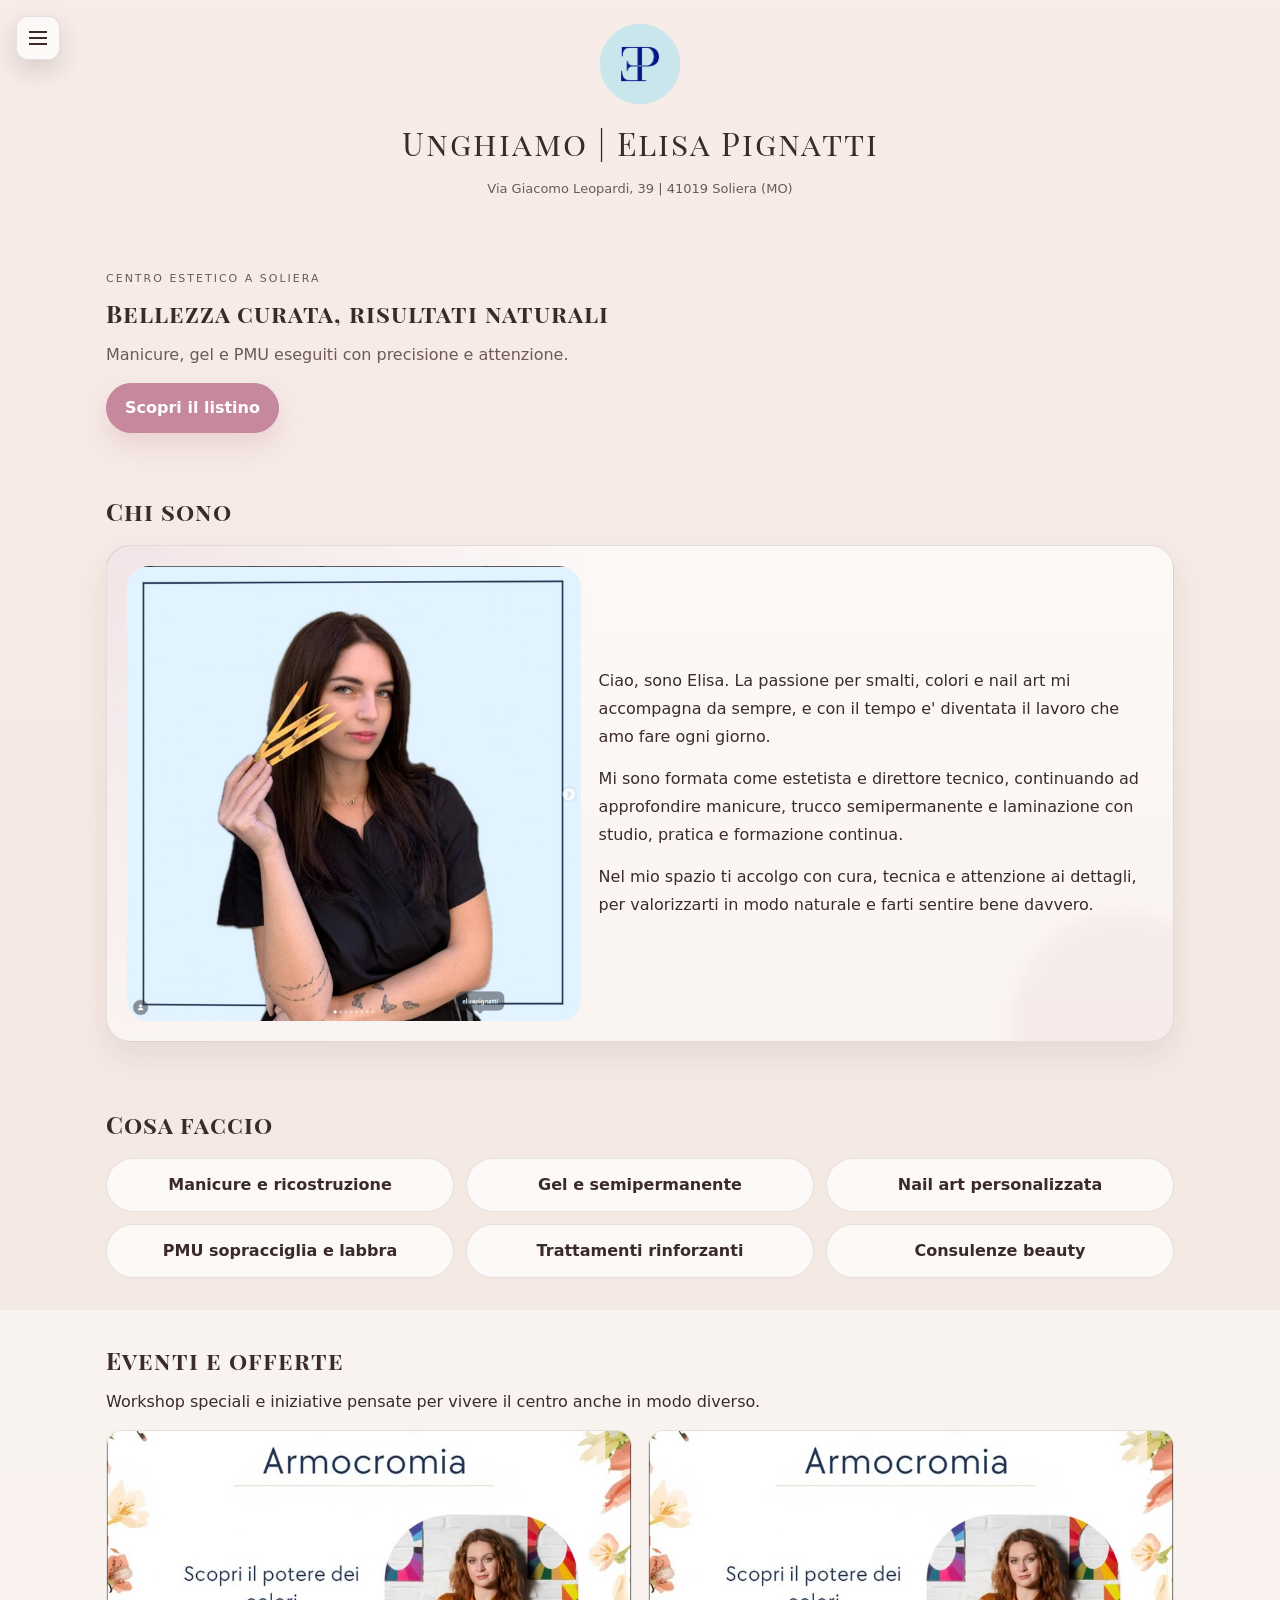
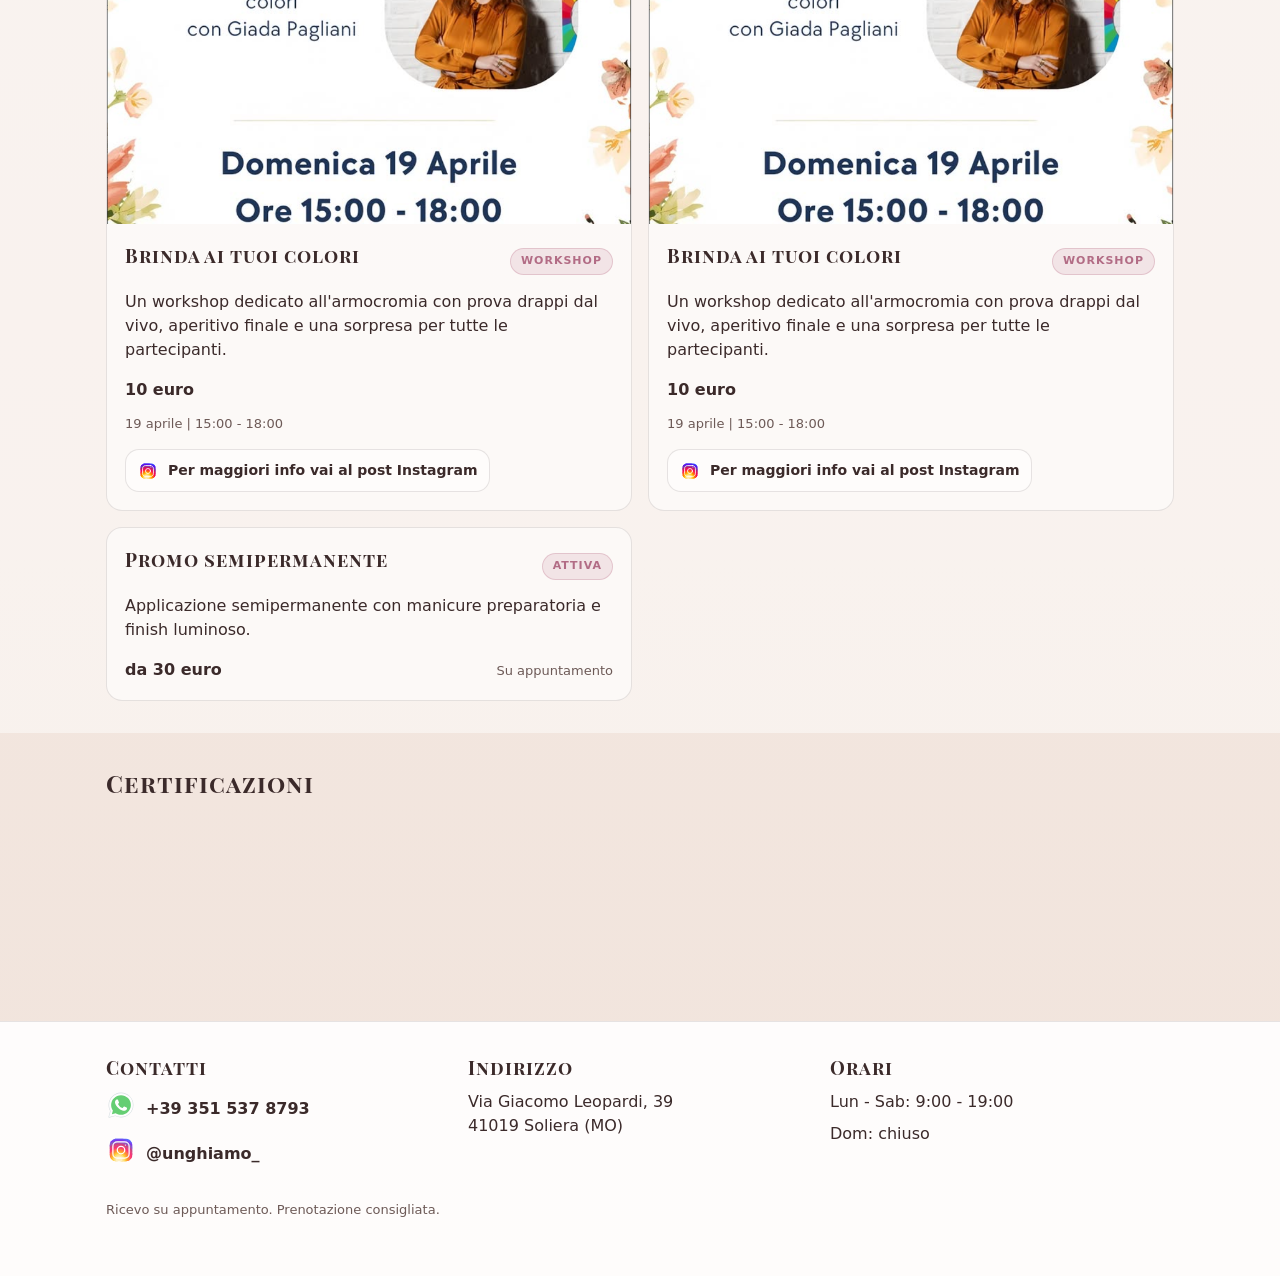
==== home.html @ f1326ff9 "Big Changes" ====
<!DOCTYPE html>
<html lang="it">

<head>
  <meta charset="UTF-8" />
  <meta name="viewport" content="width=device-width, initial-scale=1.0" />

  <title>Unghiamo | Elisa Pignatti</title>

  <link href="https://fonts.googleapis.com/css2?family=Playfair+Display+SC&display=swap" rel="stylesheet">
  <link rel="stylesheet" href="style.css">

  <meta name="theme-color" content="#F1E4DC">
  <meta name="apple-mobile-web-app-status-bar-style" content="black-translucent">

  <!-- Umami Analytics -->
  <script
    defer
    src="https://cloud.umami.is/script.js"
    data-website-id="d5955fa0-bba7-43d1-929b-6f62bb11d097">
  </script>
</head>

<body id="top">
  <div class="menu-overlay" id="menuOverlay"></div>
  <nav class="mobile-menu" id="mobileMenu" aria-hidden="true">
    <div class="menu-header">
      <span>Menu</span>
    </div>
    <div class="menu-group">
      <a href="#top" class="menu-primary" aria-current="page">Home</a>
      <div class="menu-subnav">
        <a href="#chi-sono" class="menu-subitem">Chi sono</a>
        <a href="#servizi" class="menu-subitem">Cosa faccio</a>
        <a href="#eventi" class="menu-subitem">Eventi e offerte</a>
        <a href="#certificazioni" class="menu-subitem">Certificazioni</a>
        <a href="#contatti" class="menu-subitem">Contatti</a>
      </div>
    </div>
    <div class="menu-group">
      <a href="index.html" class="menu-primary">Listino</a>
    </div>
  </nav>

  <header class="header">
    <button class="menu-toggle" id="menuToggle" aria-label="Apri menu" aria-controls="mobileMenu" aria-expanded="false">
      <span></span>
      <span></span>
      <span></span>
    </button>
    <img src="logo.png" alt="Logo Unghiamo" class="logo">
    <h1 class="site-title">Unghiamo | Elisa Pignatti</h1>
    <div class="address">Via Giacomo Leopardi, 39 | 41019 Soliera (MO)</div>
  </header>

  <main>
    <section class="hero">
      <div class="container">
        <p class="eyebrow">Centro estetico a Soliera</p>
        <h2>Bellezza curata, risultati naturali</h2>
        <p class="hero-text">Manicure, gel e PMU eseguiti con precisione e attenzione.</p>
        <div class="hero-actions">
          <a class="btn btn-primary" href="index.html">Scopri il listino</a>
        </div>
      </div>
    </section>

    <section class="section" id="chi-sono">
      <div class="container">
        <div class="section-head">
          <h2>Chi sono</h2>
        </div>
        <div class="about-grid">
          <figure class="section-media">
            <img src="Img_ChiSono.png" alt="Elisa nel suo centro estetico" class="section-photo">
          </figure>
          <div class="about-copy">
            <p>Ciao, sono Elisa. La passione per smalti, colori e nail art mi accompagna da sempre, e con il tempo e' diventata il lavoro che amo fare ogni giorno.</p>
            <p>Mi sono formata come estetista e direttore tecnico, continuando ad approfondire manicure, trucco semipermanente e laminazione con studio, pratica e formazione continua.</p>
            <p>Nel mio spazio ti accolgo con cura, tecnica e attenzione ai dettagli, per valorizzarti in modo naturale e farti sentire bene davvero.</p>
          </div>
        </div>
      </div>
    </section>

    <section class="section" id="servizi">
      <div class="container">
        <div class="section-head">
          <h2>Cosa faccio</h2>
        </div>
        <div class="service-grid">
          <div class="service-item">Manicure e ricostruzione</div>
          <div class="service-item">Gel e semipermanente</div>
          <div class="service-item">Nail art personalizzata</div>
          <div class="service-item">PMU sopracciglia e labbra</div>
          <div class="service-item">Trattamenti rinforzanti</div>
          <div class="service-item">Consulenze beauty</div>
        </div>
      </div>
    </section>

    <section class="section section-alt" id="eventi">
      <div class="container">
        <div class="section-head">
          <h2>Eventi e offerte</h2>
          <p>Workshop speciali e iniziative pensate per vivere il centro anche in modo diverso.</p>
        </div>
        <div class="cards" id="eventsGrid"></div>
      </div>
    </section>

    <section class="section" id="certificazioni">
      <div class="container">
        <div class="section-head">
          <h2>Certificazioni</h2>
        </div>
        <div class="cert-gallery"></div>
      </div>
    </section>
  </main>

  <footer class="site-footer" id="contatti">
    <div class="container">
      <div class="footer-grid">
        <div class="footer-block">
          <h3>Contatti</h3>
          <div class="footer-line">
            <div class="social-row">
              <a href="https://wa.me/393515378793" target="_blank" aria-label="Contatta su WhatsApp" onclick="window.umami && umami.track('Click WhatsApp')">
                <img src="icons/icons8-whatsapp.svg" alt="WhatsApp">
              </a>
            </div>
            <a class="footer-link" href="tel:+393515378793">+39 351 537 8793</a>
          </div>
          <div class="footer-line">
            <div class="social-row">
              <a href="https://www.instagram.com/unghiamo_" target="_blank" aria-label="Instagram" onclick="window.umami && umami.track('Click Instagram')">
                <img src="icons/icons8-instagram.svg" alt="Instagram">
              </a>
            </div>
            <a class="footer-link" href="https://www.instagram.com/unghiamo_" target="_blank" onclick="window.umami && umami.track('Click Instagram')">@unghiamo_</a>
          </div>
        </div>
        <div class="footer-block">
          <h3>Indirizzo</h3>
          <p>Via Giacomo Leopardi, 39<br>41019 Soliera (MO)</p>
        </div>
        <div class="footer-block">
          <h3>Orari</h3>
          <p>Lun - Sab: 9:00 - 19:00</p>
          <p>Dom: chiuso</p>
        </div>
      </div>
      <div class="footer-bottom">
        <p class="footer-note">Ricevo su appuntamento. Prenotazione consigliata.</p>
      </div>
    </div>
  </footer>

  <script src="script.js"></script>
</body>

</html>
---- style.css ----
:root {
  --font-display: 'Playfair Display SC', serif;
  --font-body: 'Inter', system-ui, sans-serif;
  --page-max: 1100px;

  /* Palette 1: Rosa cipria + crema (soft beauty) */
  /*
  --bg-color: linear-gradient(180deg,#F7ECE8 0%, #F1E4DC 100%);
  --footer-color: #F1E4DC;
  --card-bg: rgba(255,255,255,0.55);
  --card-bg-active: rgba(255,255,255,0.75);
  --text-main: #3B2A2A;
  --text-secondary: #6D5A57;
  --filter-bg: rgba(255,255,255,0.7);
  --filter-text: #3B2A2A;
  --filter-bg-active: #F0D7D2;
  --filter-text-active: #3B2A2A;
  --accent: #C6889C;
  --accent-strong: #B26C85;
  --accent-contrast: #FFFFFF;
  --surface: rgba(255,255,255,0.7);
  --surface-strong: rgba(255,255,255,0.9);
  --border-soft: rgba(59,42,42,0.12);
  --shadow: 0 18px 40px rgba(59,42,42,0.2);
  --ring: rgba(198,136,156,0.35);
  */

  /* Palette 2: Beige caldo + oro (luxury) */
  /*
  --bg-color: linear-gradient(180deg,#EFE3D2 0%, #E6D4BA 100%);
  --footer-color: #E6D4BA;
  --card-bg: rgba(255,255,255,0.5);
  --card-bg-active: rgba(255,255,255,0.75);
  --text-main: #3A2F2A;
  --text-secondary: #6B5A50;
  --filter-bg: rgba(255,255,255,0.65);
  --filter-text: #3A2F2A;
  --filter-bg-active: #EACAA0;
  --filter-text-active: #3A2F2A;
  --accent: #C9A646;
  --accent-strong: #B18D2E;
  --accent-contrast: #1F1A15;
  --surface: rgba(255,255,255,0.7);
  --surface-strong: rgba(255,255,255,0.92);
  --border-soft: rgba(58,47,42,0.12);
  --shadow: 0 18px 40px rgba(58,47,42,0.22);
  --ring: rgba(201,166,70,0.35);
  */

  /* Palette 3: Blu notte + accento chiaro (professionale) */
  /*
  --bg-color: linear-gradient(180deg,#0E1A2B 0%, #081321 100%);
  --footer-color: #081321;
  --card-bg: rgba(255,255,255,0.08);
  --card-bg-active: rgba(255,255,255,0.14);
  --text-main: #F2F4F8;
  --text-secondary: #B8C1CC;
  --filter-bg: rgba(255,255,255,0.12);
  --filter-text: #F2F4F8;
  --filter-bg-active: rgba(255,255,255,0.22);
  --filter-text-active: #F2F4F8;
  --accent: #9CC4E4;
  --accent-strong: #7AA8CF;
  --accent-contrast: #0B1726;
  --surface: rgba(255,255,255,0.08);
  --surface-strong: rgba(255,255,255,0.16);
  --border-soft: rgba(242,244,248,0.12);
  --shadow: 0 18px 40px rgba(6,12,22,0.35);
  --ring: rgba(156,196,228,0.35);
  */
  /* Esempio 1: Petrolio attuale */
  /*
  --bg-color: linear-gradient(180deg,#0C5A5E 0%, #073E44 100%);
  --card-bg: rgba(244,239,230,.08);
  --card-bg-active: rgba(244,239,230,.14);
  --text-main: #F4F1EC;
  --text-secondary: #C8C3B7;
  --filter-bg: #E8DFD2;
  --filter-text: #0F3F3C;
  --filter-bg-active: #1E6F6A;
  --filter-text-active: #F4EFE6;
  */

  /* Esempio 2: Navy con beige */
  /*
  --bg-color: linear-gradient(180deg,#1A2A3A 0%, #0F1A24 100%);
  --card-bg: rgba(245,240,220,.08);
  --card-bg-active: rgba(245,240,220,.14);
  --text-main: #F5F0E0;
  --text-secondary: #C8BFA0;
  --filter-bg: #E5D5B8;
  --filter-text: #1A2A3A;
  --filter-bg-active: #2C3E50;
  --filter-text-active: #F5F0E0;
  */

  /* Esempio 3: Ottanio con bianco panna */
  /*
  --bg-color: linear-gradient(180deg,#2C4A3E 0%, #1A2F26 100%);
  --card-bg: rgba(250,245,240,.08);
  --card-bg-active: rgba(250,245,240,.14);
  --text-main: #F9F5F0;
  --text-secondary: #D4C4B0;
  --filter-bg: #E8D5C0;
  --filter-text: #2C4A3E;
  --filter-bg-active: #3D5A4A;
  --filter-text-active: #F9F5F0;
  */

  /* Esempio 4: Blu scuro con crema */
  /*
  --bg-color: linear-gradient(180deg,#1E3A5F 0%, #0F1F3F 100%);
  --card-bg: rgba(248,242,230,.08);
  --card-bg-active: rgba(248,242,230,.14);
  --text-main: #F8F2E0;
  --text-secondary: #D0BFA0;
  --filter-bg: #E6D4B8;
  --filter-text: #1E3A5F;
  --filter-bg-active: #2E4A6F;
  --filter-text-active: #F8F2E0;
  */

  /* Esempio 5: Petrolio chiaro con beige */
  /*
  --bg-color: linear-gradient(180deg,#2E6B5E 0%, #1F4A42 100%);
  --card-bg: rgba(246,240,225,.08);
  --card-bg-active: rgba(246,240,225,.14);
  --text-main: #F6F0E5;
  --text-secondary: #C9BFA5;
  --filter-bg: #E9D8C0;
  --filter-text: #2E6B5E;
  --filter-bg-active: #3F7B6E;
  --filter-text-active: #F6F0E5;
  */

  /* Esempio 6: Navy con bianco caldo */
  /*
  --bg-color: linear-gradient(180deg,#1B2B3C 0%, #0E1A26 100%);
  --card-bg: rgba(249,244,235,.08);
  --card-bg-active: rgba(249,244,235,.14);
  --text-main: #F9F4E5;
  --text-secondary: #D2C5A5;
  --filter-bg: #E7D6B5;
  --filter-text: #1B2B3C;
  --filter-bg-active: #2B3B4C;
  --filter-text-active: #F9F4E5;
 */

  /* Esempio 7: Ottanio scuro con beige chiaro */
  /*
  --bg-color: linear-gradient(180deg,#1F3A2E 0%, #0F241C 100%);
  --card-bg: rgba(247,242,230,.08);
  --card-bg-active: rgba(247,242,230,.14);
  --text-main: #F7F2E0;
  --text-secondary: #CDBFA0;
  --filter-bg: #E5D0B0;
  --filter-text: #1F3A2E;
  --filter-bg-active: #2F4A3E;
  --filter-text-active: #F7F2E0;
   */

  /* Esempio 8: Blu profondo con panna */
  /*
  --bg-color: linear-gradient(180deg,#0F2A4A 0%, #071532 100%);
  --card-bg: rgba(250,248,240,.08);
  --card-bg-active: rgba(250,248,240,.14);
  --text-main: #FAF8F0;
  --text-secondary: #D5CBB0;
  --filter-bg: #E9D8C5;
  --filter-text: #0F2A4A;
  --filter-bg-active: #1F3A5A;
  --filter-text-active: #FAF8F0;
  */

  /* Esempio 9: Petrolio con beige dorato */
  /*
  --bg-color: linear-gradient(180deg,#0A5A50 0%, #063A34 100%);
  --card-bg: rgba(245,238,220,.08);
  --card-bg-active: rgba(245,238,220,.14);
  --text-main: #F5EEE0;
  --text-secondary: #C8B895;
  --filter-bg: #E4C8A0;
  --filter-text: #0A5A50;
  --filter-bg-active: #1A6A60;
  --filter-text-active: #F5EEE0;
  */

  /* Esempio 10: Navy con crema */
   /*
  --bg-color: linear-gradient(180deg,#1C2E3F 0%, #0D1B27 100%);
  --card-bg: rgba(248,245,235,.08);
  --card-bg-active: rgba(248,245,235,.14);
  --text-main: #F8F5E5;
  --text-secondary: #CFBFA5;
  --filter-bg: #E6D3B5;
  --filter-text: #1C2E3F;
  --filter-bg-active: #2C3E4F;
  --filter-text-active: #F8F5E5;
   */

  /* Variabili attuali (petrolio) */
   /*
  --bg-color: linear-gradient(180deg,#0C5A5E 0%, #073E44 100%);
  --card-bg: rgba(244,239,230,.08);
  --card-bg-active: rgba(244, 239, 230, 0.14);
  --text-main: #F4F1EC;
  --text-secondary: #C8C3B7;
  --filter-bg: #E8DFD2;
  --filter-text: #0F3F3C;
  --filter-bg-active: #1E6F6A;
  --filter-text-active: #F4EFE6;
   */

  /* Esempio 11: Blu notte + oro */
  /*
  --bg-color: linear-gradient(180deg,#06074e 0%, #051024 100%);
  --card-bg: rgba(250,245,230,.08);
  --card-bg-active: rgba(250,245,230,.14);
  --text-main: #D4AF37;
  --text-secondary: #B3952B;
  --filter-bg: #f1c69a;
  --filter-text: #0A1A2E;
  --filter-bg-active: #091623;
  --filter-text-active: #D4AF37;
  */

  /* Esempio 12: Oro sfondo, blu notte testo */
  /*
  --bg-color: linear-gradient(180deg,#D4AF37 0%, #B8952B 100%);
  --card-bg: rgba(10,26,46,.08);
  --card-bg-active: rgba(10,26,46,.14);
  --text-main: #0A1A2E;
  --text-secondary: #071623;
  --filter-bg: #FAF0E6;
  --filter-text: #0A1A2E;
  --filter-bg-active: #D4AF37;
  --filter-text-active: #0A1A2E;
 */

  /* Esempio 13: Blu notte + rosa cipria */
  /*
  --bg-color: linear-gradient(180deg,#06082b 0%, #051024 100%);
  --card-bg: rgba(250,245,245,.08);
  --card-bg-active: rgba(250,245,245,.14);
  --text-main: #F2D1C9;
  --text-secondary: #D8B0A8;
  --filter-bg: #F8E8E4;
  --filter-text: #0A1A2E;
  --filter-bg-active: #091623;
  --filter-text-active: #F2D1C9;
  */

  /* Esempio 14: Rosa cipria sfondo, blu notte testo */
  /*
  --bg-color: linear-gradient(180deg,#F2D1C9 0%, #E6C2B8 100%);
  --card-bg: #e7ad9ea5;
  --card-bg-active: #e7ad9ea5;
  --text-main: #0A1A2E;
  --text-secondary: #071623;
  --filter-bg: #F8E8E4;
  --filter-text: #0A1A2E;
  --filter-bg-active: #F2D1C9;
  --filter-text-active: #0A1A2E;
  */

  /* Esempio 15: Blu notte + beige caldo */
  /*
  --bg-color: linear-gradient(180deg,#0A1A2E 0%, #051024 100%);
  --card-bg: rgba(245,240,225,.08);
  --card-bg-active: rgba(245,240,225,.14);
  --text-main: #E4D1B0;
  --text-secondary: #CBB89A;
  --filter-bg: #F5EAE0;
  --filter-text: #0A1A2E;
  --filter-bg-active: #091623;
  --filter-text-active: #E4D1B0;
  */

  /* Esempio 16: Beige caldo sfondo, blu notte testo */
  /*
  --bg-color: linear-gradient(180deg,#E4D1B0 0%, #DAC8A3 100%);
  --card-bg: rgba(10,26,46,.08);
  --card-bg-active: rgba(10,26,46,.14);
  --text-main: #0A1A2E;
  --text-secondary: #071623;
  --filter-bg: #F5EAE0;
  --filter-text: #0A1A2E;
  --filter-bg-active: #E4D1B0;
  --filter-text-active: #0A1A2E;
  */


  /* Esempio 17: Blu notte + legno */
  /*
  --bg-color: linear-gradient(180deg,#0b0a2e 0%, #051024 100%);
  --card-bg: rgba(235,220,200,.08);
  --card-bg-active: rgba(235,220,200,.14);
  --text-main: #8B6D5C;
  --text-secondary: #7A5B4A;
  --filter-bg: #F0E4DA;
  --filter-text: #0A1A2E;
  --filter-bg-active: #091623;
  --filter-text-active: #8B6D5C;
  */
  
  /* Esempio 18: Legno sfondo, blu notte testo */
  /*
  --bg-color: linear-gradient(180deg,#8B6D5C 0%, #7A5B4A 100%);
  --card-bg: rgba(10,26,46,.08);
  --card-bg-active: rgba(10,26,46,.14);
  --text-main: #0A1A2E;
  --text-secondary: #071623;
  --filter-bg: #F0E4DA;
  --filter-text: #0A1A2E;
  --filter-bg-active: #8B6D5C;
  --filter-text-active: #0A1A2E;
*/

  /* image shadow / outline */
  --image-shadow: 0 0 12px rgba(0,0,0,0.3);
  --radius: 16px;
  --transition: 0.25s ease;

  /* alternate colour sets – uncomment one at a time to test */
  /*
  --bg-color: linear-gradient(180deg,#203A4C 0%, #122933 100%);
  --card-bg: rgba(232,229,221,.08);
  --card-bg-active: rgba(232,229,221,.14);
  --text-main: #E8E6E1;
  --text-secondary: #BBB3A0;
  --filter-bg: #DDD6C3;
  --filter-text: #203A4C;
  --filter-bg-active: #1A2C33;
  --filter-text-active: #E8E6E1;
*/

/*
  --bg-color: linear-gradient(180deg,#dac9b3 0%, #c2ae9e 100%);
  --card-bg: rgba(250,245,240,.08);
  --card-bg-active: rgba(250,245,240,.14);
  --text-main: #172052;
  --text-secondary: #172052;
  --filter-bg: #c4b096;
  --filter-text: #172052;
  --filter-bg-active: #d3bb9c;
  --filter-text-active: #3A3832;
*/

/*
  --bg-color: linear-gradient(180deg,#0C5A5E 0%, #063338 100%);
  --card-bg: rgba(244,239,230,.08);
  --card-bg-active: rgba(244, 239, 230, 0.14);
  --text-main: #F4F1EC;
  --text-secondary: #C8C3B7;
  --filter-bg: #E8DFD2;
  --filter-text: #0F3F3C;
  --filter-bg-active: #1E6F6A;
  --filter-text-active: #F4EFE6;
*/

  --bg-color: linear-gradient(180deg,#F7ECE8 0%, #F1E4DC 100%);
  --footer-color: #F1E4DC;
  --card-bg: rgba(255,255,255,0.55);
  --card-bg-active: rgba(255,255,255,0.75);
  --text-main: #3B2A2A;
  --text-secondary: #6D5A57;
  --filter-bg: rgba(255,255,255,0.7);
  --filter-text: #3B2A2A;
  --filter-bg-active: #F0D7D2;
  --filter-text-active: #3B2A2A;
  --accent: #C6889C;
  --accent-strong: #B26C85;
  --accent-contrast: #FFFFFF;
  --surface: rgba(255,255,255,0.7);
  --surface-strong: rgba(255,255,255,0.9);
  --border-soft: rgba(59,42,42,0.12);
  --shadow: 0 18px 40px rgba(59,42,42,0.2);
  --ring: rgba(198,136,156,0.35);

}

* { box-sizing: border-box; }

html {
  background-color: var(--footer-color);
  scroll-behavior: smooth;
}

body {
  margin: 0;
  font-family: var(--font-body);
  min-height: 100svh;
  line-height: 1.5;
  background-color: var(--footer-color);
  background-image: var(--bg-color);
  color: var(--text-main);
  overscroll-behavior: none;
}

/* HEADER */
.header {
  padding: 24px 16px;
  text-align: center;
  position: relative;
}
.logo {
  max-width: 80px;
  margin-bottom: 4px;
}
.site-title {
  margin-top: 4px;
  font-family: 'Playfair Display SC', serif;
  letter-spacing: 2px;
  font-weight: 500;
}
.address {
  font-size: 13px;
  color: var(--text-secondary);
}

/* FILTRI */
.filters {
  display: flex;
  gap: 12px;
  padding: 12px 16px;
  overflow-x: auto;
}
.filter-btn {
  min-width: auto;
  padding: 12px 16px;
  height: auto;
  font-weight: 500;
  font-size: 15px;
  border-radius: var(--radius);
  border: none;
  background: var(--filter-bg);
  color: var(--filter-text);
  display: flex;
  align-items: center;        /* centro verticale */
  justify-content: center;    /* centro orizzontale */
  white-space: nowrap;        /* 🔥 niente a capo */
  cursor: pointer;
  transition: transform var(--transition), box-shadow var(--transition);
}
.filter-btn.active {
  transform: translateY(-2px);
  font-weight: 700;
  font-size: 16px;
  background: var(--filter-bg-active);
  color: var(--filter-text-active);
  box-shadow: 0 0px 15px rgba(0,0,0,0.25);
}

/* CONTENUTO */
.treatments {
  padding: 16px;
}

/* CARD */
.category {
  background: var(--card-bg);
  border-radius: var(--radius);
  margin-bottom: 12px;
  overflow: hidden;
}
.category.open {
  background: var(--card-bg-active);
}

/* HEADER CARD */
.category-header {
  width: 100%;
  padding: 16px;
  background: none;
  border: none;
  color: var(--text-main);
  display: flex;
  align-items: center;
  font-size: 18px;
  cursor: pointer;
}
.category-header .left {
  display: flex;
  align-items: center;
  gap: 8px;
}
.section-price {
  font-size: 14px;
  opacity: 0.7;
}

.toggle {
  margin-left: auto;
  font-size: 22px;
  transform: rotate(90deg);
  transition: transform var(--transition);
  opacity: 0.7;
}
.category.open .toggle {
  transform: rotate(-90deg);
}

/* ACCORDION */
.category-content {
  display: none;
  padding: 0 16px 8px;
  opacity: 0;
  transform: translateY(-6px);
}
.category.open .category-content {
  display: block;
  animation: accordionOpen 0.25s ease forwards;
}
@keyframes accordionOpen {
  to {
    opacity: 1;
    transform: translateY(0);
  }
}

/* TRATTAMENTI */
.treatment {
  margin-top: 6px;
  cursor: pointer;
}
.treatment-header {
  display: flex;
  justify-content: space-between;
  align-items: center;
}

.treatment-right {
  display: flex;
  align-items: center;
  gap: 8px;
}

.open-icon {
  font-size: 18px;
  opacity: 0.4;
  transition: transform 0.2s ease, opacity 0.2s ease;
}

.info-icon {
  width: 12px;
  height: 12px;
  border: 1.5px solid currentColor;
  border-radius: 50%;
  font-size: 8px;
  font-weight: 600;
  display: inline-flex;
  align-items: center;
  justify-content: center;
  opacity: 0.45;
  transition: opacity 0.2s ease, transform 0.2s ease;
}

.treatment:hover .open-icon {
  transform: scale(1.1);
  opacity: 0.8;
}

.treatment-name {
  font-weight: 400;
  display: inline-flex;
  align-items: center;
  gap: 6px;
}
.duration {
  font-size: 13px;
  color: var(--text-secondary);
}

/* NOTE */
.section-note {
  margin-top: 14px;
  font-size: 13px;
  color: var(--text-secondary);
  opacity: 0.85;
  line-height: 1.4;
}

/* FOOTER */
.footer {
  padding: 24px 16px;
  text-align: center;
  font-size: 20px;
  color: var(--text-secondary);
}

/* MODAL */
.modal {
  position: fixed;
  inset: 0;
  background: rgba(0,0,0,0.6);
  display: none;
  align-items: center;
  justify-content: center;
  z-index: 1200;
}
.modal.open {
  display: flex;
}

/* QUI È LA DIFFERENZA */
.modal-content {
  /* same background as main page for consistency */
  background: var(--bg-color);
  color: var(--text-main);
  width: 100%;
  height: 100%;
  padding: 20px;
  overflow-y: auto;
  animation: modalUp 0.25s ease;
}
@keyframes modalUp {
  from { transform: translateY(30px); opacity: 0; }
  to { transform: translateY(0); opacity: 1; }
}

.modal-close {
  background: none;
  border: none;
  color: var(--text-main);
  font-size: 28px;
  position: absolute;
  top: 16px;
  right: 16px;
  cursor: pointer;
}

/* keep the treatment image from growing too large */
.modal-image {
  width: 100%;
  max-width: 200px;
  display: block;
  margin: 40px auto 20px;
}

.modal-meta {
  text-align: center;
  font-size: 14px;
  opacity: 0.8;
  margin-bottom: 16px;
}

#modalTitle {
  text-align: center;
  margin-bottom: 8px;
}

.whatsapp-float {
  position: static;
  width: auto;
  height: auto;
  background: none;
  box-shadow: none;
}

.whatsapp-float img {
  width: 42px;
  opacity: 0.75;
  transition: opacity 0.2s ease, transform 0.2s ease;
}

.whatsapp-float:hover img {
  opacity: 1;
  transform: scale(1.05);
}

.site-footer {
  margin: 0px 0 40px;
  display: flex;
  justify-content: center;
  gap: 20px;
}

.site-footer img {
  width: 42px;
  opacity: 0.7;
  transition: opacity 0.2s ease;
}

.site-footer img:hover {
  opacity: 1;
  transform: scale(1.1);
}

.instagram-link img {
  width: 42px;
  opacity: 0.75;
  transition: opacity 0.2s ease, transform 0.2s ease;
}

.instagram-link:hover img {
  opacity: 1;
  transform: scale(1.05);
}

/* ---------------- GLOBAL LAYOUT & TYPOGRAPHY ---------------- */
a {
  color: inherit;
  text-decoration: none;
}

a:focus-visible,
button:focus-visible {
  outline: 2px solid var(--ring);
  outline-offset: 2px;
}

h1,
h2,
h3 {
  font-family: var(--font-display);
  margin: 0 0 12px;
  letter-spacing: 1px;
}

p {
  margin: 0 0 16px;
}

.container {
  width: min(var(--page-max), 100%);
  margin: 0 auto;
  padding: 0 16px;
}

/* ---------------- HEADER & MENU ---------------- */

.menu-toggle {
  width: 44px;
  height: 44px;
  border-radius: 12px;
  border: 1px solid var(--border-soft);
  background: var(--surface);
  display: flex;
  flex-direction: column;
  align-items: center;
  justify-content: center;
  gap: 4px;
  cursor: pointer;
  transition: transform var(--transition), box-shadow var(--transition);
}

.header .menu-toggle {
  position: fixed;
  top: 16px;
  left: 16px;
  z-index: 1110;
  box-shadow: 0 10px 24px rgba(59,42,42,0.16);
  backdrop-filter: blur(10px);
}

.menu-toggle span {
  width: 18px;
  height: 2px;
  background: var(--text-main);
  transition: transform 0.2s ease, opacity 0.2s ease;
}

.menu-toggle.is-open span:nth-child(1) {
  transform: translateY(6px) rotate(45deg);
}

.menu-toggle.is-open span:nth-child(2) {
  opacity: 0;
}

.menu-toggle.is-open span:nth-child(3) {
  transform: translateY(-6px) rotate(-45deg);
}

.menu-toggle:hover {
  transform: translateY(-1px);
  box-shadow: 0 10px 20px rgba(0,0,0,0.12);
}

.menu-overlay {
  position: fixed;
  inset: 0;
  background: rgba(0,0,0,0.35);
  opacity: 0;
  pointer-events: none;
  transition: opacity var(--transition);
  z-index: 1090;
}

.menu-overlay.open {
  opacity: 1;
  pointer-events: auto;
}

.mobile-menu {
  position: fixed;
  top: 0;
  left: 0;
  height: 100vh;
  width: 78vw;
  max-width: 320px;
  padding-top: 68px;
  background: var(--surface-strong);
  border-right: 1px solid var(--border-soft);
  transform: translateX(-100%);
  transition: transform 0.3s ease;
  z-index: 1100;
  box-shadow: none;
}

.mobile-menu.open {
  transform: translateX(0);
  box-shadow: var(--shadow);
}

.menu-header {
  display: flex;
  align-items: center;
  justify-content: center;
  padding: 16px 20px 12px;
  border-bottom: 1px solid var(--border-soft);
  font-weight: 600;
  text-align: center;
}

.menu-header span {
  font-size: 12px;
  letter-spacing: 2px;
  text-transform: uppercase;
  color: var(--text-secondary);
}

.menu-close {
  background: none;
  border: none;
  font-size: 24px;
  cursor: pointer;
  color: var(--text-main);
}

.mobile-menu a {
  display: block;
  color: var(--text-main);
}

.mobile-menu a[aria-current="page"] {
  background: var(--filter-bg-active);
}

.menu-group + .menu-group {
  border-top: 1px solid var(--border-soft);
}

.menu-primary {
  padding: 16px 20px 12px;
  font-size: 17px;
  font-weight: 700;
}

.menu-subnav {
  padding: 0 0 10px;
}

.menu-subitem {
  padding: 10px 20px 10px 34px;
  font-size: 14px;
  color: var(--text-secondary);
}

body.menu-open {
  overflow: hidden;
}

/* ---------------- HERO / PAGE INTRO ---------------- */
.hero {
  position: relative;
  padding: 32px 0 20px;
}

.page-hero {
  padding: 10px 0 6px;
}

.page-hero h2 {
  margin-bottom: 0;
}

.page-hero-list {
  text-align: left;
}

.page-hero-list .container {
  width: 100%;
  max-width: none;
}

.hero-text {
  font-size: 16px;
  color: var(--text-secondary);
}

.hero-actions {
  display: flex;
  flex-wrap: wrap;
  gap: 12px;
  margin-top: 16px;
}

.eyebrow {
  text-transform: uppercase;
  letter-spacing: 2px;
  font-size: 11px;
  color: var(--text-secondary);
  margin-bottom: 8px;
}

.page-lead {
  color: var(--text-secondary);
  max-width: 620px;
}

/* ---------------- SEZIONI ---------------- */
.section {
  padding: 32px 0;
}

.section-alt {
  background: rgba(255,255,255,0.45);
}

.section-head {
  margin-bottom: 16px;
}

.about-grid {
  display: grid;
  gap: 18px;
  padding: 20px;
  position: relative;
  overflow: hidden;
  border: 1px solid var(--border-soft);
  border-radius: calc(var(--radius) + 8px);
  background:
    radial-gradient(circle at top left, rgba(198,136,156,0.18), transparent 42%),
    linear-gradient(180deg, rgba(255,255,255,0.7) 0%, rgba(255,255,255,0.5) 100%);
  box-shadow: 0 14px 30px rgba(59,42,42,0.08);
}

.about-grid::after {
  content: "";
  position: absolute;
  right: -60px;
  bottom: -90px;
  width: 220px;
  height: 220px;
  border-radius: 50%;
  background: rgba(198,136,156,0.08);
  filter: blur(8px);
}

.about-grid > * {
  position: relative;
  z-index: 1;
}

.section-media {
  margin: 0;
}

.section-photo {
  width: 100%;
  display: block;
  min-height: 320px;
  object-fit: cover;
  box-shadow: none;
  border-radius: calc(var(--radius) + 6px);
}

.about-copy {
  align-self: center;
}

.about-copy p {
  margin-bottom: 14px;
  font-size: 16px;
  line-height: 1.75;
}

.about-copy p:last-child {
  margin-bottom: 0;
}

.service-grid {
  display: grid;
  gap: 12px;
  grid-template-columns: repeat(2, minmax(0, 1fr));
}

.service-item {
  padding: 14px 16px;
  background: var(--surface);
  border-radius: 999px;
  border: 1px solid var(--border-soft);
  font-weight: 600;
  text-align: center;
}

.cards {
  display: grid;
  gap: 16px;
  align-items: start;
}

.events-empty {
  margin: 0;
  color: var(--text-secondary);
}

.offer-card {
  background: var(--card-bg);
  border-radius: var(--radius);
  padding: 18px;
  border: 1px solid var(--border-soft);
  transition: transform var(--transition), box-shadow var(--transition), background var(--transition);
}

.offer-card:hover {
  transform: translateY(-2px);
  background: var(--card-bg-active);
  box-shadow: var(--shadow);
}

.offer-card-feature {
  padding: 0;
  overflow: hidden;
}

.offer-card-event,
.offer-card-promo {
  height: auto;
}

.offer-image {
  width: 100%;
  display: block;
  aspect-ratio: 4 / 3;
  object-fit: cover;
}

.offer-body {
  padding: 18px;
}

.offer-top {
  display: flex;
  align-items: center;
  justify-content: space-between;
  gap: 12px;
  margin-bottom: 8px;
}

.badge {
  font-size: 11px;
  padding: 4px 10px;
  border-radius: 999px;
  font-weight: 700;
  text-transform: uppercase;
  letter-spacing: 1px;
}

.badge-active {
  background: rgba(198,136,156,0.18);
  color: var(--accent-strong);
  border: 1px solid rgba(198,136,156,0.35);
}

.badge-expired {
  background: rgba(109,90,87,0.12);
  color: var(--text-secondary);
  border: 1px solid rgba(109,90,87,0.25);
}

.offer-meta {
  display: flex;
  align-items: center;
  justify-content: space-between;
  gap: 12px;
}

.price-tag {
  font-weight: 700;
  color: var(--text-main);
}

.offer-note {
  font-size: 13px;
  color: var(--text-secondary);
}

.offer-meta-stack {
  align-items: flex-start;
  flex-direction: column;
}

.insta-post {
  display: inline-flex;
  align-items: center;
  gap: 10px;
  margin-top: 16px;
  padding: 10px 12px;
  border-radius: calc(var(--radius) - 2px);
  border: 1px solid var(--border-soft);
  background: rgba(255,255,255,0.5);
  transition: transform var(--transition), box-shadow var(--transition), background var(--transition);
}

.insta-post:hover {
  transform: translateY(-1px);
  box-shadow: 0 12px 24px rgba(59,42,42,0.12);
  background: rgba(255,255,255,0.72);
}

.insta-post img {
  width: 20px;
  height: 20px;
}

.insta-post span {
  font-weight: 700;
  font-size: 14px;
}

.cert-grid {
  display: grid;
  gap: 12px;
  grid-template-columns: repeat(2, minmax(0, 1fr));
}

.cert-card {
  background: var(--surface);
  border: 1px solid var(--border-soft);
  border-radius: var(--radius);
  padding: 14px 16px;
  font-weight: 600;
}

.cert-gallery {
  min-height: 140px;
}


/* ---------------- BOTTONI ---------------- */
.btn {
  display: inline-flex;
  align-items: center;
  justify-content: center;
  padding: 12px 18px;
  border-radius: 999px;
  border: 1px solid transparent;
  font-weight: 600;
  cursor: pointer;
  transition: transform var(--transition), box-shadow var(--transition), background var(--transition);
}

.btn-primary {
  background: var(--accent);
  color: var(--accent-contrast);
  border-color: var(--accent);
  box-shadow: 0 12px 24px rgba(198,136,156,0.25);
}

.btn-primary:hover {
  background: var(--accent-strong);
  transform: translateY(-1px);
}

.btn-outline {
  background: transparent;
  border-color: var(--accent);
  color: var(--accent-strong);
}

.btn-outline:hover {
  background: rgba(198,136,156,0.12);
  transform: translateY(-1px);
}

.btn-ghost {
  background: var(--surface);
  border-color: var(--border-soft);
  color: var(--text-main);
}

.btn-ghost:hover {
  background: var(--surface-strong);
  transform: translateY(-1px);
}

/* ---------------- LISTINO MIGLIORIE ---------------- */
.treatments {
  padding: 12px 16px 24px;
}

.filter-btn:hover {
  transform: translateY(-1px);
  box-shadow: 0 10px 20px rgba(0,0,0,0.12);
}

.category {
  transition: transform var(--transition), box-shadow var(--transition), background var(--transition);
  border: 1px solid var(--border-soft);
}

.category:hover {
  transform: translateY(-1px);
  box-shadow: 0 12px 24px rgba(0,0,0,0.12);
}

.treatment {
  padding: 6px 0;
  transition: transform var(--transition);
}

.treatment:hover {
  transform: translateX(4px);
}

.modal-image {
  border-radius: 0;
  box-shadow: none;
}

/* ---------------- FOOTER ---------------- */
.site-footer {
  margin: 32px 0 0;
  padding: 32px 0 40px;
  background: var(--surface-strong);
  border-top: 1px solid var(--border-soft);
}

.footer-grid {
  display: grid;
  gap: 18px;
}

.footer-block h3 {
  margin-bottom: 8px;
}

.footer-block p {
  margin: 0 0 8px;
}

.footer-link {
  display: block;
  margin-bottom: 0;
  color: var(--text-main);
  font-weight: 600;
}

.footer-line {
  display: flex;
  align-items: center;
  gap: 10px;
  margin-bottom: 8px;
}

.footer-line .social-row img {
  width: 30px;
}

.footer-bottom {
  margin-top: 20px;
  display: grid;
  gap: 16px;
  justify-items: start;
}

.footer-actions {
  display: flex;
  flex-wrap: wrap;
  gap: 12px;
}

.social-row {
  display: flex;
  gap: 12px;
}

.social-row img {
  width: 36px;
  opacity: 0.8;
  transition: transform var(--transition), opacity var(--transition);
}

.social-row a:hover img {
  opacity: 1;
  transform: scale(1.05);
}

.footer-note {
  font-size: 13px;
  color: var(--text-secondary);
}

/* ---------------- RESPONSIVE ---------------- */
@media (min-width: 768px) {
  .about-grid {
    grid-template-columns: minmax(0, 0.9fr) minmax(0, 1.1fr);
    align-items: center;
  }

  .cards {
    grid-template-columns: repeat(2, minmax(0, 1fr));
  }

  .cert-grid {
    grid-template-columns: repeat(3, minmax(0, 1fr));
  }

  .service-grid {
    grid-template-columns: repeat(3, minmax(0, 1fr));
  }

  .footer-grid {
    grid-template-columns: repeat(3, minmax(0, 1fr));
  }

  .hero {
    padding: 48px 0 28px;
  }

  .page-hero {
    padding: 18px 0 10px;
  }

  .page-hero-list .container {
    padding: 0 32px;
  }
}

@media (min-width: 1024px) {
  .cards {
    grid-template-columns: repeat(2, minmax(0, 1fr));
  }

  .treatments {
    padding: 12px 32px 32px;
  }
}
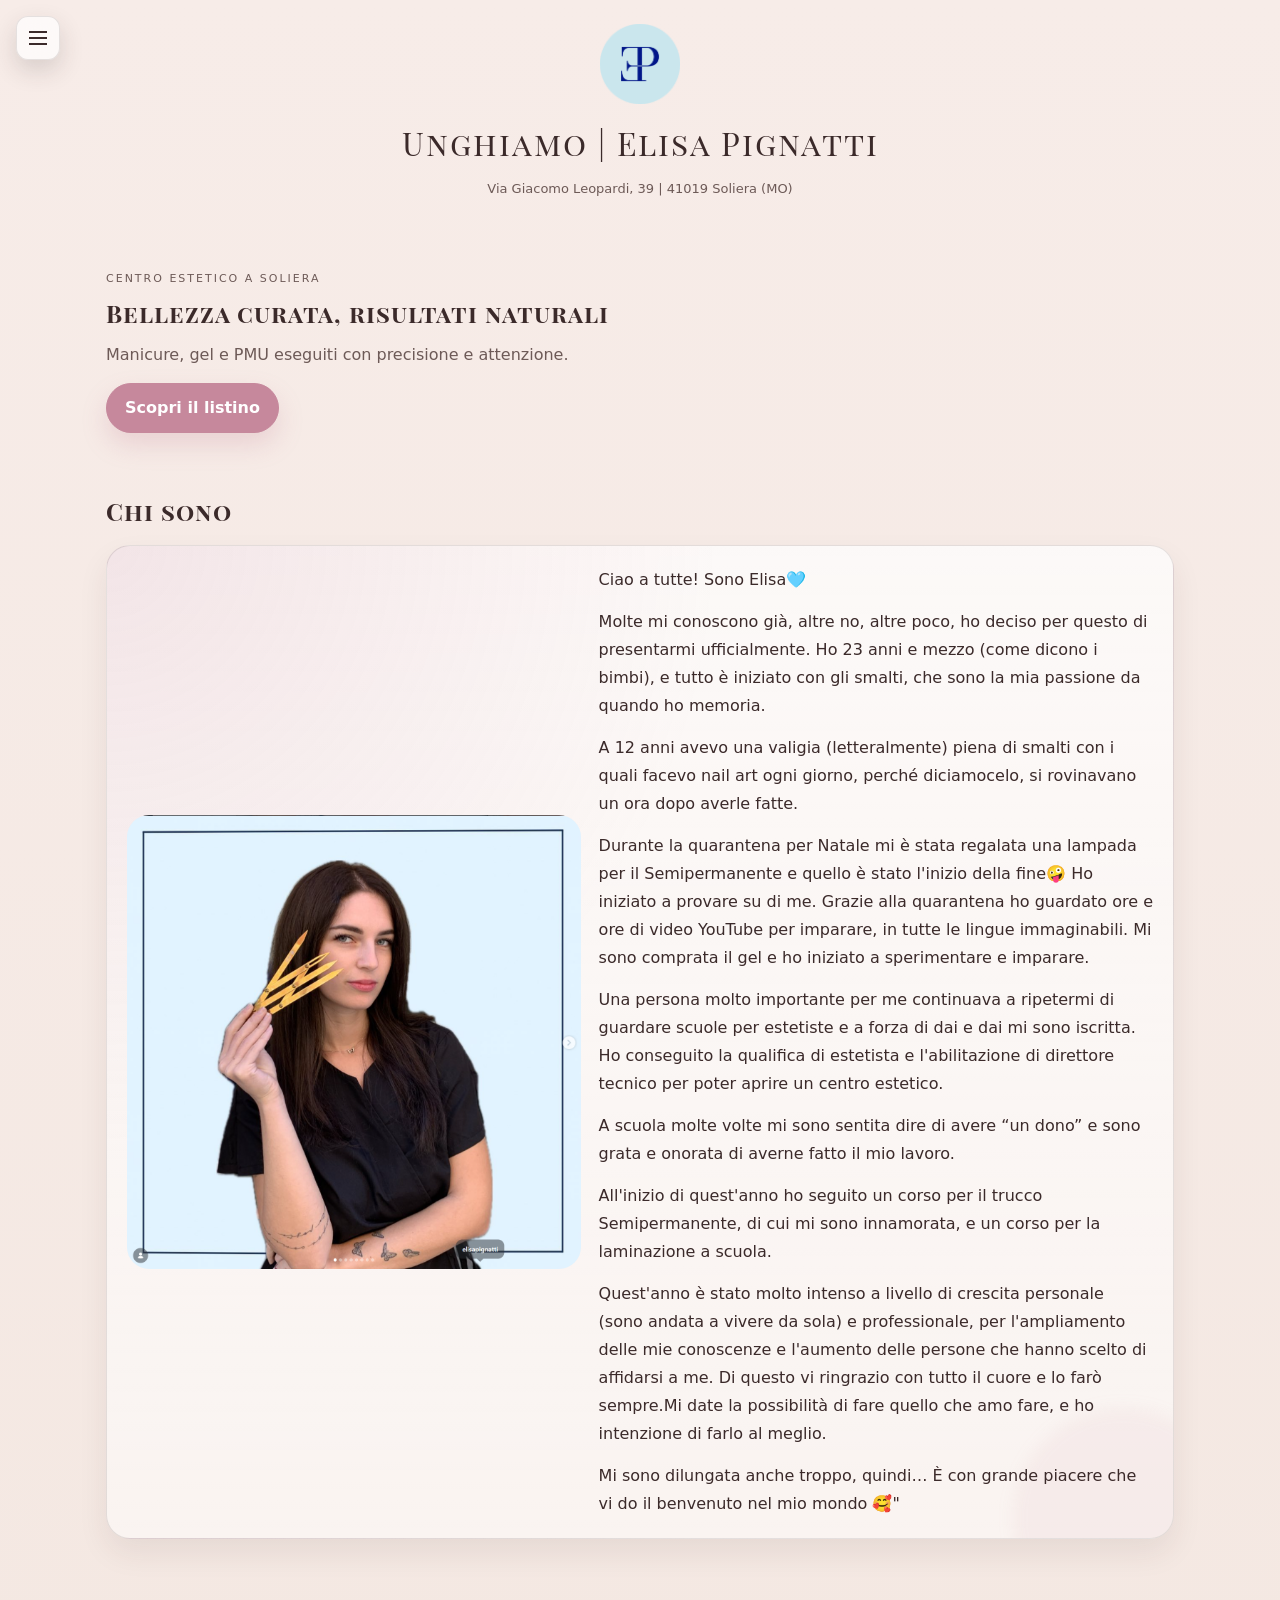
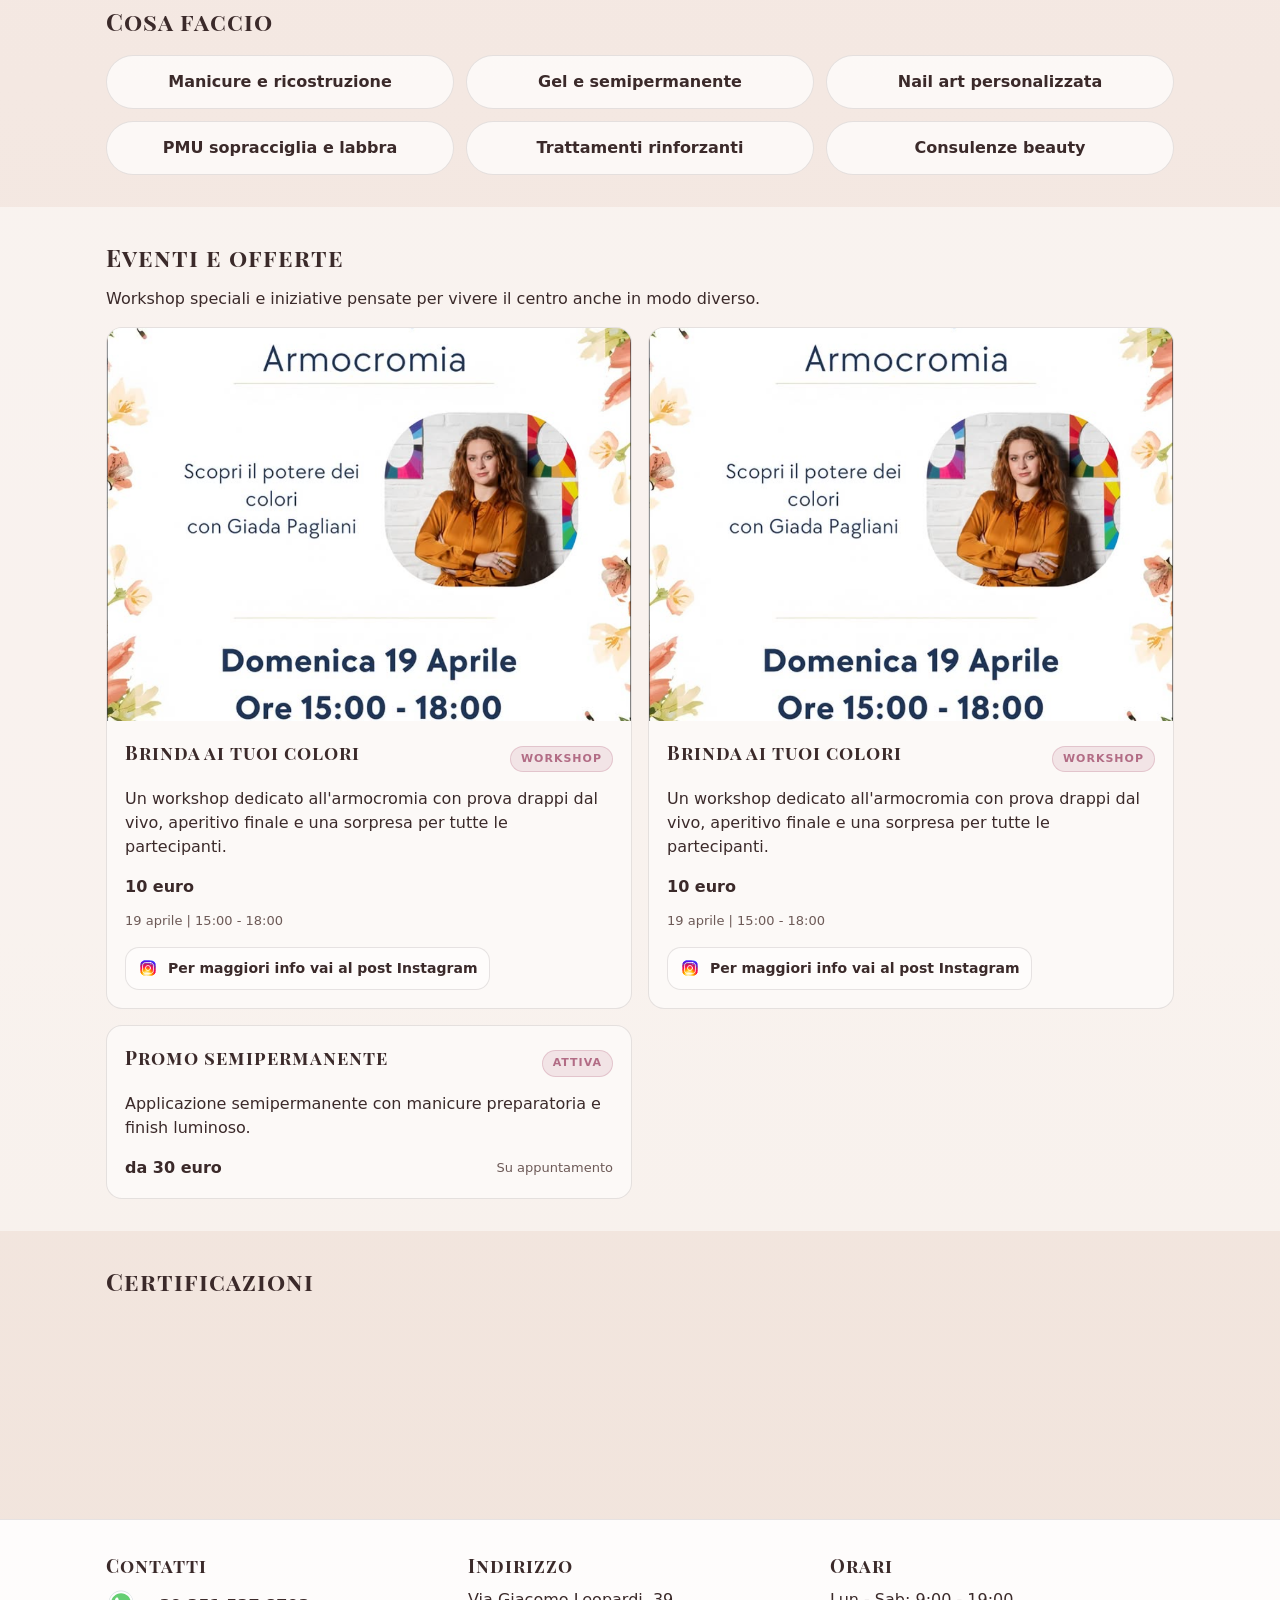
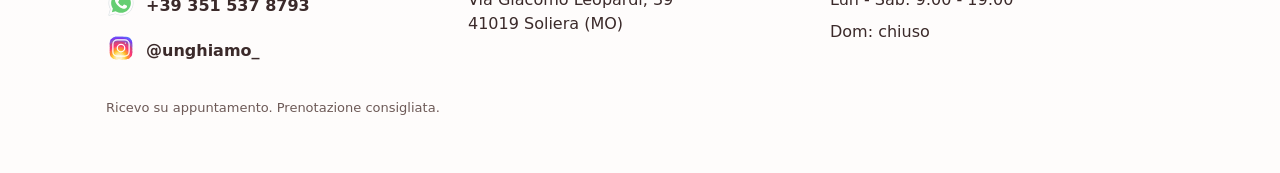
==== commit 6c6e9d68: "small Changes" ====
--- a/home.html
+++ b/home.html
@@ -75,9 +75,20 @@
             <img src="Img_ChiSono.png" alt="Elisa nel suo centro estetico" class="section-photo">
           </figure>
           <div class="about-copy">
-            <p>Ciao, sono Elisa. La passione per smalti, colori e nail art mi accompagna da sempre, e con il tempo e' diventata il lavoro che amo fare ogni giorno.</p>
-            <p>Mi sono formata come estetista e direttore tecnico, continuando ad approfondire manicure, trucco semipermanente e laminazione con studio, pratica e formazione continua.</p>
-            <p>Nel mio spazio ti accolgo con cura, tecnica e attenzione ai dettagli, per valorizzarti in modo naturale e farti sentire bene davvero.</p>
+            <p>Ciao a tutte! Sono Elisa🩵</p>
+            <p>Molte mi conoscono già, altre no, altre poco, ho deciso per questo di presentarmi ufficialmente.
+              Ho 23 anni e mezzo (come dicono i bimbi), e tutto è iniziato con gli smalti, che sono la mia passione da quando ho memoria.</p>
+            <p>A 12 anni avevo una valigia (letteralmente) piena di smalti con i quali facevo nail art ogni giorno, perché diciamocelo, si rovinavano un ora dopo averle fatte.</p>
+            <p>Durante la quarantena per Natale mi è stata regalata una lampada per il Semipermanente e quello è stato l'inizio della fine🤪
+              Ho iniziato a provare su di me. Grazie alla quarantena ho guardato ore e ore di video YouTube per imparare, in tutte le lingue immaginabili. Mi sono comprata il gel e ho iniziato a sperimentare e imparare.</p>
+            <p>Una persona molto importante per me continuava a ripetermi di guardare scuole per estetiste e a forza di dai e dai mi sono iscritta.
+              Ho conseguito la qualifica di estetista e l'abilitazione di direttore tecnico per poter aprire un centro estetico.</p>
+            <p>A scuola molte volte mi sono sentita dire di avere “un dono” e sono grata e onorata di averne fatto il mio lavoro.</p>
+            <p>All'inizio di quest'anno ho seguito un corso per il trucco Semipermanente, di cui mi sono innamorata, e un corso per la laminazione a scuola.</p>
+            <p>Quest'anno è stato molto intenso a livello di crescita personale (sono andata a vivere da sola) e professionale, per l'ampliamento delle mie conoscenze e l'aumento delle persone che hanno scelto di affidarsi a me.
+              Di questo vi ringrazio con tutto il cuore e lo farò sempre.Mi date la possibilità di fare quello che amo fare, e ho intenzione di farlo al meglio.</p>
+            <p>Mi sono dilungata anche troppo, quindi…
+              È con grande piacere che vi do il benvenuto nel mio mondo 🥰"</p>
           </div>
         </div>
       </div>
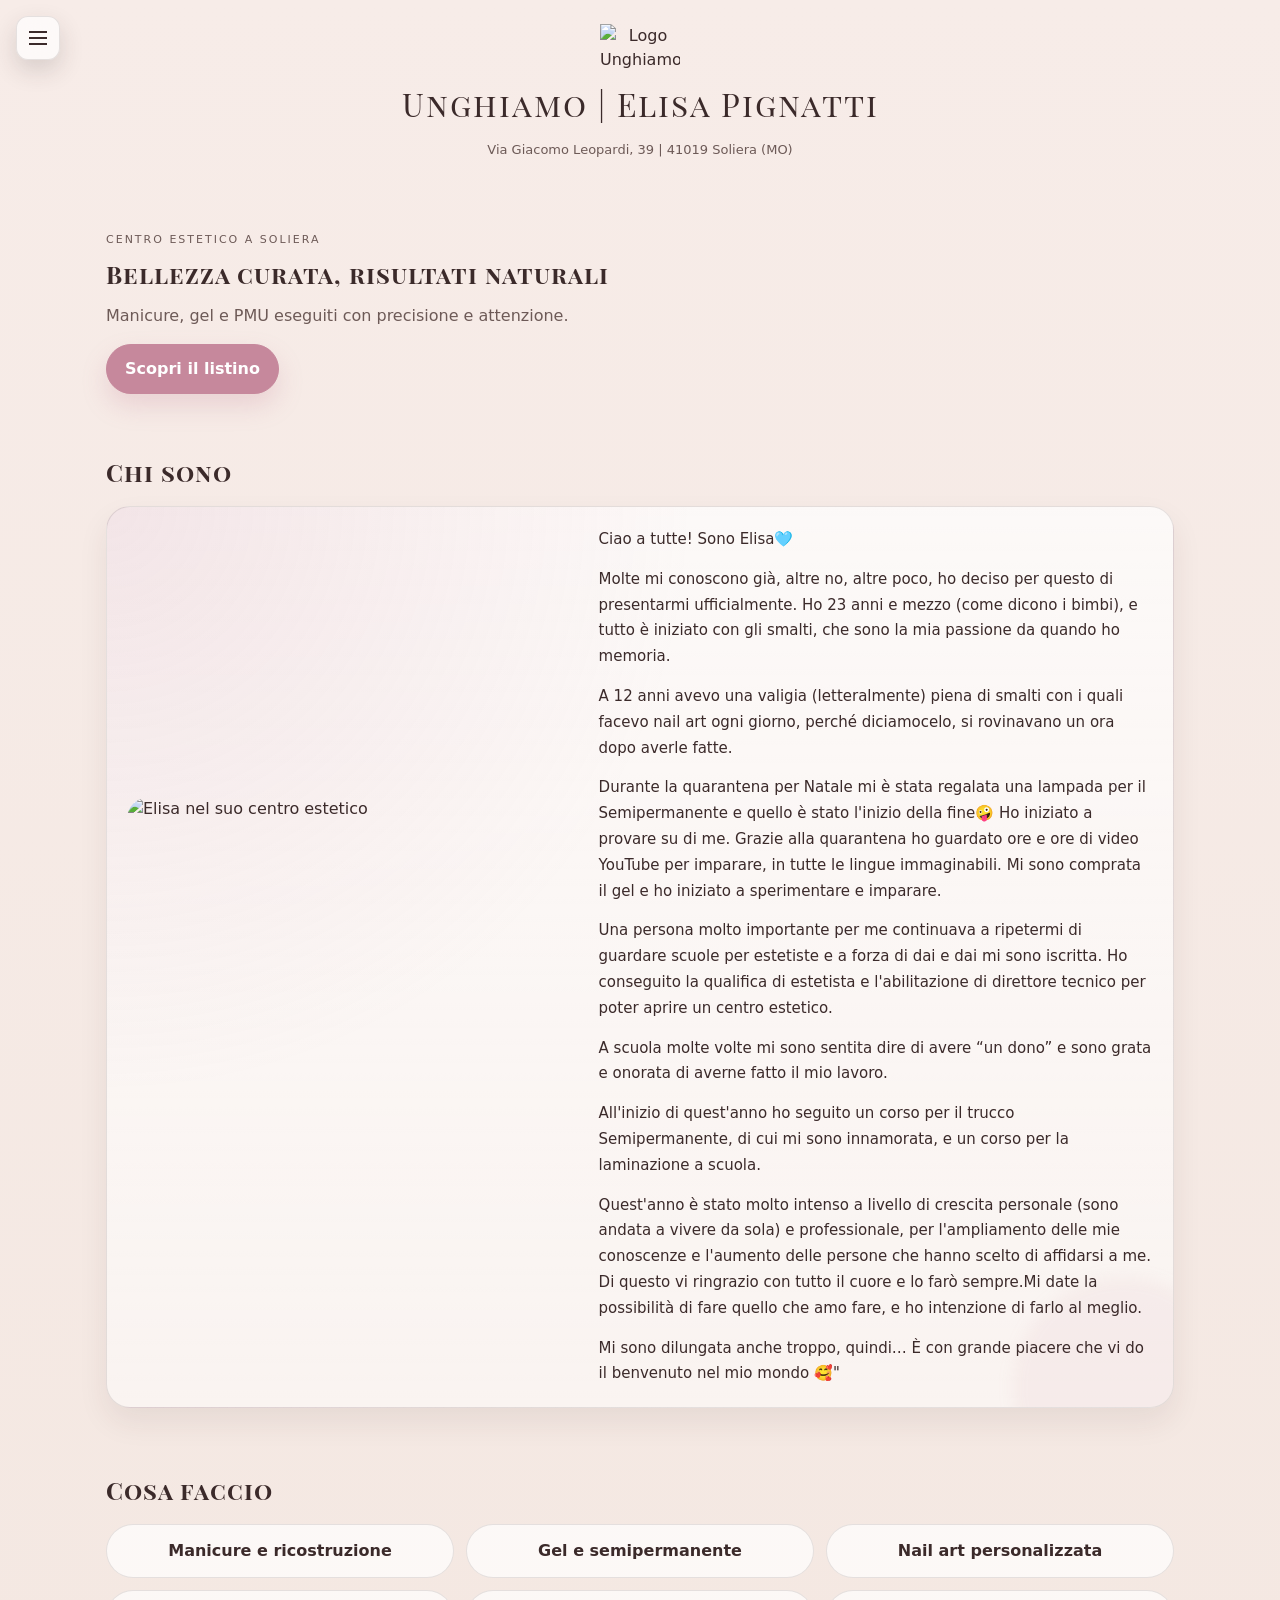
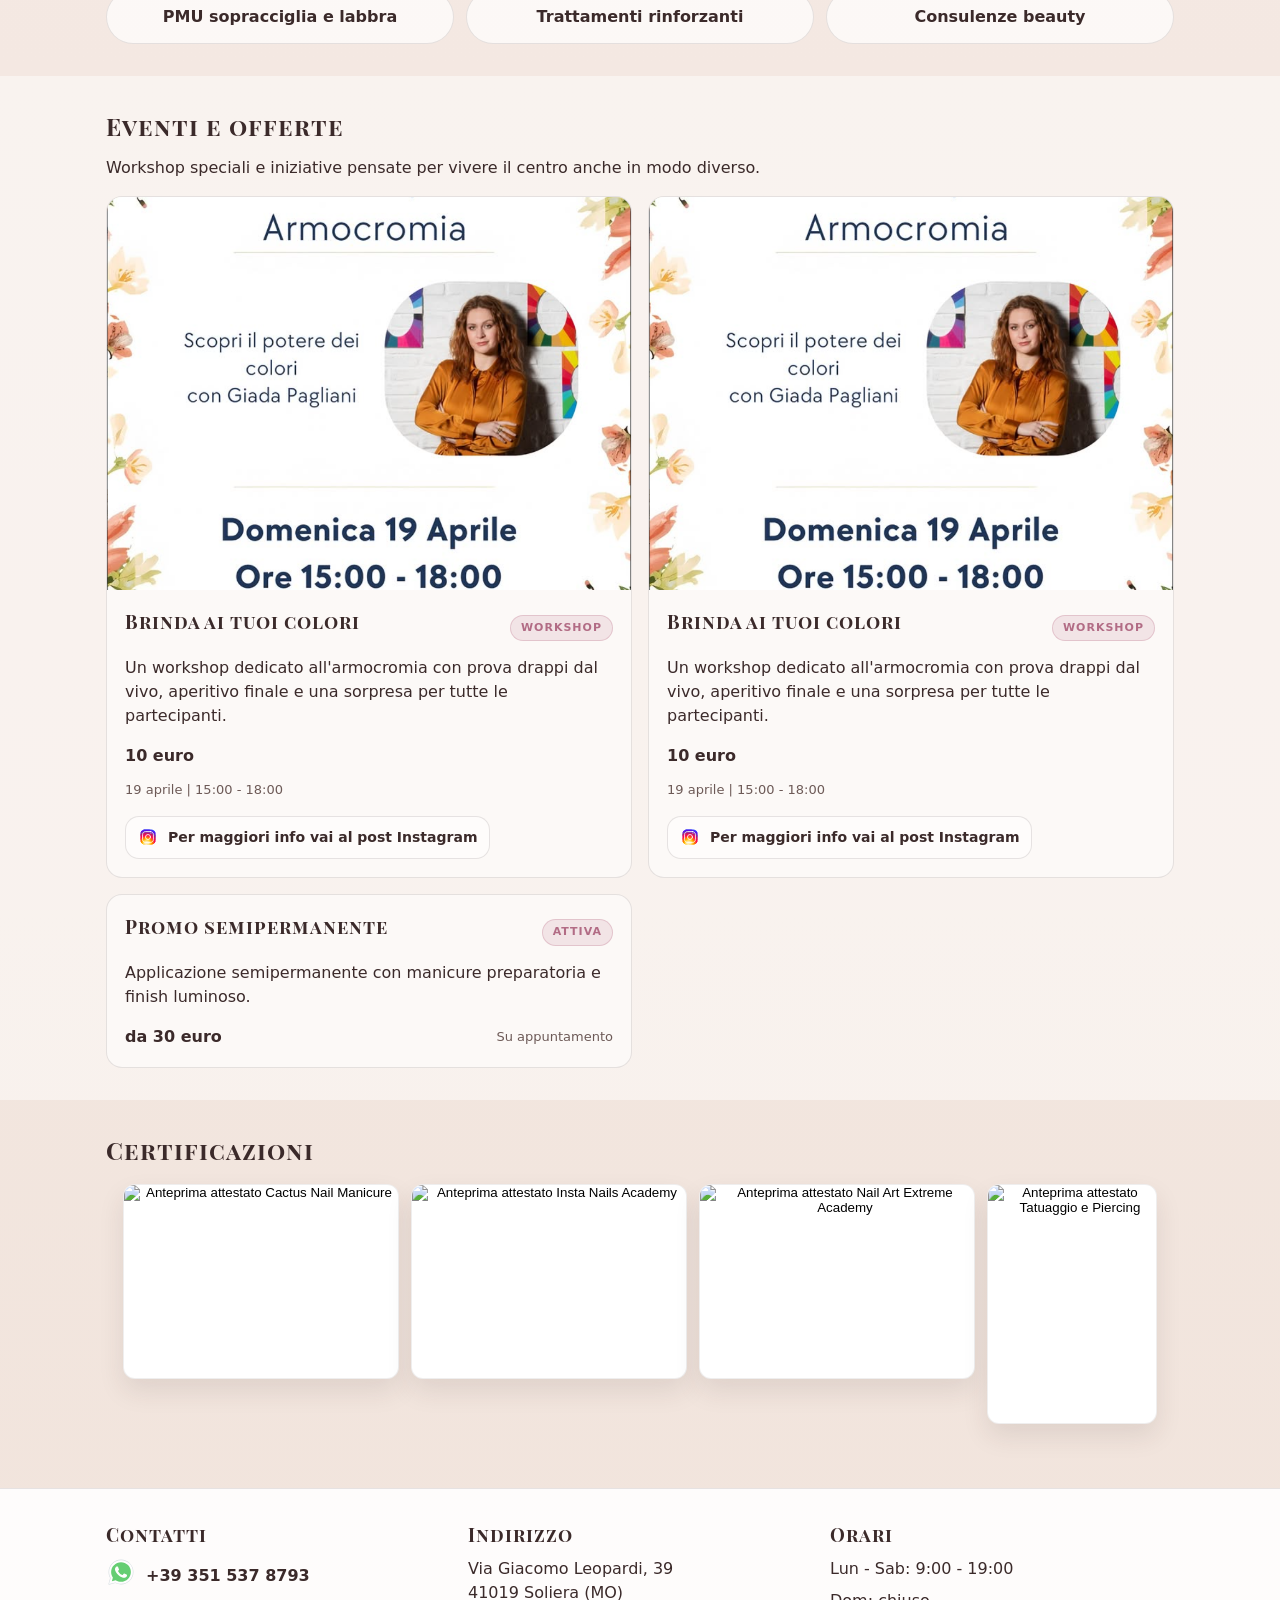
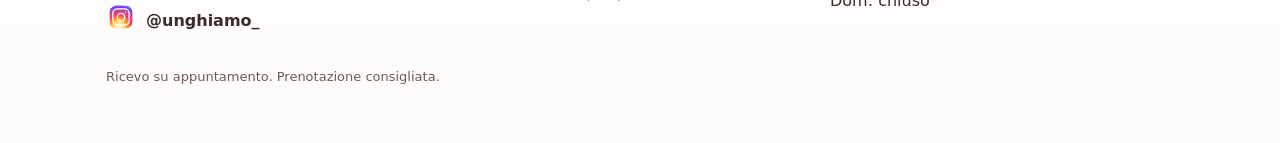
==== commit 40d63942: "small changes" ====
--- a/home.html
+++ b/home.html
@@ -12,13 +12,7 @@
 
   <meta name="theme-color" content="#F1E4DC">
   <meta name="apple-mobile-web-app-status-bar-style" content="black-translucent">
-
-  <!-- Umami Analytics -->
-  <script
-    defer
-    src="https://cloud.umami.is/script.js"
-    data-website-id="d5955fa0-bba7-43d1-929b-6f62bb11d097">
-  </script>
+  <script src="site-config.js"></script>
 </head>
 
 <body id="top">
@@ -48,7 +42,7 @@
       <span></span>
       <span></span>
     </button>
-    <img src="logo.png" alt="Logo Unghiamo" class="logo">
+    <img src="Immagini/Generiche/logo.png" alt="Logo Unghiamo" class="logo">
     <h1 class="site-title">Unghiamo | Elisa Pignatti</h1>
     <div class="address">Via Giacomo Leopardi, 39 | 41019 Soliera (MO)</div>
   </header>
@@ -72,7 +66,7 @@
         </div>
         <div class="about-grid">
           <figure class="section-media">
-            <img src="Img_ChiSono.png" alt="Elisa nel suo centro estetico" class="section-photo">
+            <img src="Immagini/Generiche/Img_ChiSono.png" alt="Elisa nel suo centro estetico" class="section-photo">
           </figure>
           <div class="about-copy">
             <p>Ciao a tutte! Sono Elisa🩵</p>
@@ -125,7 +119,36 @@
         <div class="section-head">
           <h2>Certificazioni</h2>
         </div>
-        <div class="cert-gallery"></div>
+        <div class="cert-gallery" id="certGallery">
+          <article class="cert-card cert-card-landscape">
+            <button class="cert-zoom cert-zoom-landscape" type="button" data-certificate-image="Immagini/Attestati/Attestato_CactusNailManicure.png" aria-label="Ingrandisci attestato Cactus Nail Manicure">
+              <div class="cert-preview-frame">
+                <img src="Immagini/Attestati/Attestato_CactusNailManicure.png" alt="Anteprima attestato Cactus Nail Manicure" class="cert-preview-image">
+              </div>
+            </button>
+          </article>
+          <article class="cert-card cert-card-landscape">
+            <button class="cert-zoom cert-zoom-landscape" type="button" data-certificate-image="Immagini/Attestati/Attestato_InstaNailsAcademy.png" aria-label="Ingrandisci attestato Insta Nails Academy">
+              <div class="cert-preview-frame">
+                <img src="Immagini/Attestati/Attestato_InstaNailsAcademy.png" alt="Anteprima attestato Insta Nails Academy" class="cert-preview-image">
+              </div>
+            </button>
+          </article>
+          <article class="cert-card cert-card-landscape">
+            <button class="cert-zoom cert-zoom-landscape" type="button" data-certificate-image="Immagini/Attestati/Attestato_NailArtExtremeAcademy.png" aria-label="Ingrandisci attestato Nail Art Extreme Academy">
+              <div class="cert-preview-frame">
+                <img src="Immagini/Attestati/Attestato_NailArtExtremeAcademy.png" alt="Anteprima attestato Nail Art Extreme Academy" class="cert-preview-image">
+              </div>
+            </button>
+          </article>
+          <article class="cert-card cert-card-portrait">
+            <button class="cert-zoom cert-zoom-portrait" type="button" data-certificate-image="Immagini/Attestati/Attestato_TatuaggioEPiercing.png" aria-label="Ingrandisci attestato Tatuaggio e Piercing">
+              <div class="cert-preview-frame">
+                <img src="Immagini/Attestati/Attestato_TatuaggioEPiercing.png" alt="Anteprima attestato Tatuaggio e Piercing" class="cert-preview-image">
+              </div>
+            </button>
+          </article>
+        </div>
       </div>
     </section>
   </main>
@@ -137,7 +160,7 @@
           <h3>Contatti</h3>
           <div class="footer-line">
             <div class="social-row">
-              <a href="https://wa.me/393515378793" target="_blank" aria-label="Contatta su WhatsApp" onclick="window.umami && umami.track('Click WhatsApp')">
+              <a href="https://wa.me/393515378793" target="_blank" aria-label="Contatta su WhatsApp" onclick="trackUmamiEvent('Click WhatsApp')">
                 <img src="icons/icons8-whatsapp.svg" alt="WhatsApp">
               </a>
             </div>
@@ -145,11 +168,11 @@
           </div>
           <div class="footer-line">
             <div class="social-row">
-              <a href="https://www.instagram.com/unghiamo_" target="_blank" aria-label="Instagram" onclick="window.umami && umami.track('Click Instagram')">
+              <a href="https://www.instagram.com/unghiamo_" target="_blank" aria-label="Instagram" onclick="trackUmamiEvent('Click Instagram')">
                 <img src="icons/icons8-instagram.svg" alt="Instagram">
               </a>
             </div>
-            <a class="footer-link" href="https://www.instagram.com/unghiamo_" target="_blank" onclick="window.umami && umami.track('Click Instagram')">@unghiamo_</a>
+            <a class="footer-link" href="https://www.instagram.com/unghiamo_" target="_blank" onclick="trackUmamiEvent('Click Instagram')">@unghiamo_</a>
           </div>
         </div>
         <div class="footer-block">
@@ -168,6 +191,15 @@
     </div>
   </footer>
 
+  <div class="modal cert-modal" id="certificateModal" aria-hidden="true">
+    <div class="modal-content cert-modal-content">
+      <button class="modal-close" id="closeCertificateModal" aria-label="Chiudi">&times;</button>
+      <div class="cert-modal-shell">
+        <img id="certificateViewer" class="cert-modal-viewer" src="" alt="Attestato ingrandito">
+      </div>
+    </div>
+  </div>
+
   <script src="script.js"></script>
 </body>
 
--- a/style.css
+++ b/style.css
@@ -982,8 +982,8 @@
 
 .about-copy p {
   margin-bottom: 14px;
-  font-size: 16px;
-  line-height: 1.75;
+  font-size: 15px;
+  line-height: 1.72;
 }
 
 .about-copy p:last-child {
@@ -1130,22 +1130,127 @@
   font-size: 14px;
 }
 
-.cert-grid {
-  display: grid;
+.cert-gallery {
+  display: flex;
+  flex-wrap: wrap;
   gap: 12px;
-  grid-template-columns: repeat(2, minmax(0, 1fr));
+  justify-content: center;
+  align-items: start;
 }
 
 .cert-card {
-  background: var(--surface);
-  border: 1px solid var(--border-soft);
-  border-radius: var(--radius);
-  padding: 14px 16px;
-  font-weight: 600;
-}
-
-.cert-gallery {
-  min-height: 140px;
+  flex: 0 0 auto;
+}
+
+.cert-card-landscape {
+  width: min(100%, 232px);
+}
+
+.cert-card-portrait {
+  width: min(100%, 148px);
+}
+
+.cert-zoom {
+  position: relative;
+  display: block;
+  width: 100%;
+  padding: 0;
+  border: none;
+  background: transparent;
+  cursor: zoom-in;
+}
+
+.cert-preview-frame {
+  width: 100%;
+  overflow: hidden;
+  border-radius: calc(var(--radius) - 4px);
+  border: 1px solid rgba(59,42,42,0.08);
+  background: #fff;
+  box-shadow: 0 12px 26px rgba(59,42,42,0.1);
+  transition: transform var(--transition), box-shadow var(--transition);
+}
+
+.cert-zoom-landscape .cert-preview-frame {
+  aspect-ratio: 842 / 595;
+}
+
+.cert-zoom-portrait .cert-preview-frame {
+  aspect-ratio: 595.28 / 841.89;
+}
+
+.cert-zoom:hover .cert-preview-frame {
+  transform: translateY(-2px);
+  box-shadow: 0 16px 30px rgba(59,42,42,0.14);
+}
+
+.cert-preview-image {
+  width: 100%;
+  height: auto;
+  display: block;
+}
+
+body.cert-modal-open {
+  overflow: hidden;
+}
+
+.cert-modal-content {
+  width: min(92vw, 900px);
+  height: auto;
+  max-height: 92vh;
+  padding: 54px 18px 18px;
+  border-radius: calc(var(--radius) + 10px);
+  background: rgba(255,255,255,0.96);
+  background-image: none;
+  overflow: hidden;
+  position: relative;
+  box-shadow: 0 24px 60px rgba(0,0,0,0.24);
+}
+
+.cert-modal-shell {
+  width: 100%;
+  max-height: min(78vh, 980px);
+  border-radius: calc(var(--radius) - 2px);
+  overflow: hidden;
+  background: #fff;
+  display: flex;
+  align-items: center;
+  justify-content: center;
+}
+
+.cert-modal-viewer {
+  width: auto;
+  max-width: 100%;
+  max-height: min(78vh, 980px);
+  display: block;
+  object-fit: contain;
+}
+
+@media (max-width: 767px) {
+  .cert-gallery {
+    flex-wrap: nowrap;
+    justify-content: flex-start;
+    overflow-x: auto;
+    padding: 4px 6px 10px;
+    scroll-snap-type: x proximity;
+    -ms-overflow-style: none;
+    scrollbar-width: none;
+  }
+
+  .cert-gallery::-webkit-scrollbar {
+    display: none;
+  }
+
+  .cert-card {
+    scroll-snap-align: start;
+  }
+
+  .cert-card-landscape {
+    width: 220px;
+  }
+
+  .cert-card-portrait {
+    width: 142px;
+  }
 }
 
 
@@ -1314,8 +1419,12 @@
     grid-template-columns: repeat(2, minmax(0, 1fr));
   }
 
-  .cert-grid {
-    grid-template-columns: repeat(3, minmax(0, 1fr));
+  .cert-card-landscape {
+    width: 276px;
+  }
+
+  .cert-card-portrait {
+    width: 170px;
   }
 
   .service-grid {
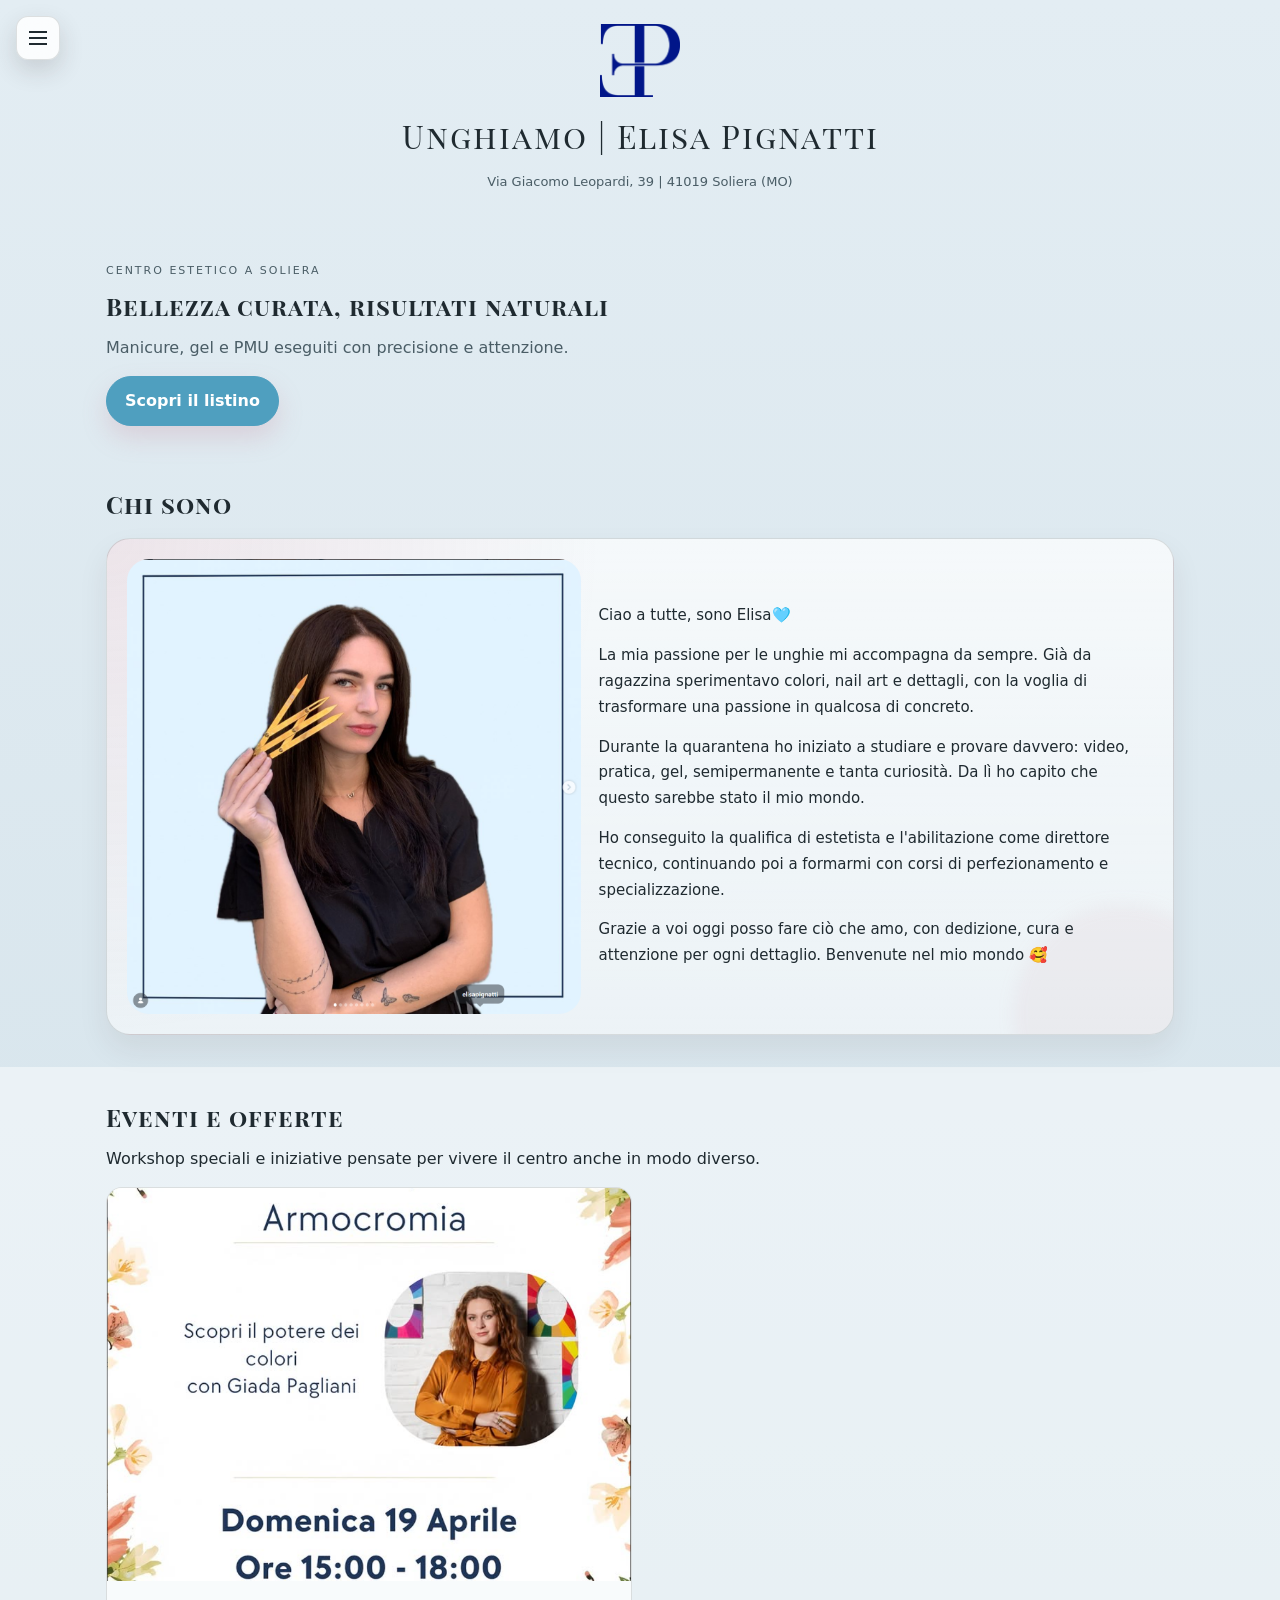
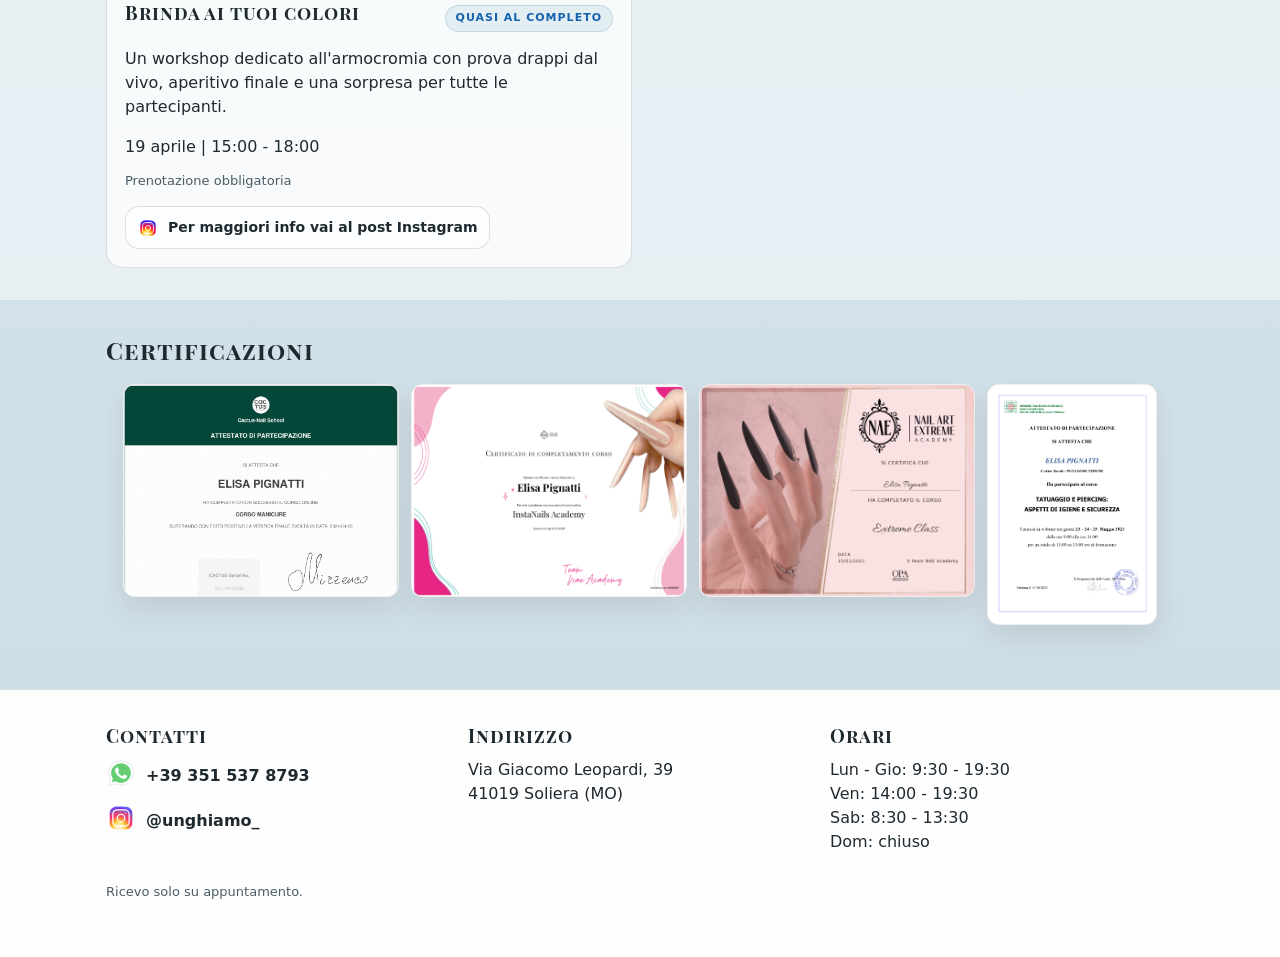
==== commit 514649ed: "NEW SITE" ====
--- a/home.html
+++ b/home.html
@@ -15,7 +15,7 @@
   <script src="site-config.js"></script>
 </head>
 
-<body id="top">
+<body id="top" data-page="home">
   <div class="menu-overlay" id="menuOverlay"></div>
   <nav class="mobile-menu" id="mobileMenu" aria-hidden="true">
     <div class="menu-header">
@@ -25,7 +25,6 @@
       <a href="#top" class="menu-primary" aria-current="page">Home</a>
       <div class="menu-subnav">
         <a href="#chi-sono" class="menu-subitem">Chi sono</a>
-        <a href="#servizi" class="menu-subitem">Cosa faccio</a>
         <a href="#eventi" class="menu-subitem">Eventi e offerte</a>
         <a href="#certificazioni" class="menu-subitem">Certificazioni</a>
         <a href="#contatti" class="menu-subitem">Contatti</a>
@@ -69,37 +68,12 @@
             <img src="Immagini/Generiche/Img_ChiSono.png" alt="Elisa nel suo centro estetico" class="section-photo">
           </figure>
           <div class="about-copy">
-            <p>Ciao a tutte! Sono Elisa🩵</p>
-            <p>Molte mi conoscono già, altre no, altre poco, ho deciso per questo di presentarmi ufficialmente.
-              Ho 23 anni e mezzo (come dicono i bimbi), e tutto è iniziato con gli smalti, che sono la mia passione da quando ho memoria.</p>
-            <p>A 12 anni avevo una valigia (letteralmente) piena di smalti con i quali facevo nail art ogni giorno, perché diciamocelo, si rovinavano un ora dopo averle fatte.</p>
-            <p>Durante la quarantena per Natale mi è stata regalata una lampada per il Semipermanente e quello è stato l'inizio della fine🤪
-              Ho iniziato a provare su di me. Grazie alla quarantena ho guardato ore e ore di video YouTube per imparare, in tutte le lingue immaginabili. Mi sono comprata il gel e ho iniziato a sperimentare e imparare.</p>
-            <p>Una persona molto importante per me continuava a ripetermi di guardare scuole per estetiste e a forza di dai e dai mi sono iscritta.
-              Ho conseguito la qualifica di estetista e l'abilitazione di direttore tecnico per poter aprire un centro estetico.</p>
-            <p>A scuola molte volte mi sono sentita dire di avere “un dono” e sono grata e onorata di averne fatto il mio lavoro.</p>
-            <p>All'inizio di quest'anno ho seguito un corso per il trucco Semipermanente, di cui mi sono innamorata, e un corso per la laminazione a scuola.</p>
-            <p>Quest'anno è stato molto intenso a livello di crescita personale (sono andata a vivere da sola) e professionale, per l'ampliamento delle mie conoscenze e l'aumento delle persone che hanno scelto di affidarsi a me.
-              Di questo vi ringrazio con tutto il cuore e lo farò sempre.Mi date la possibilità di fare quello che amo fare, e ho intenzione di farlo al meglio.</p>
-            <p>Mi sono dilungata anche troppo, quindi…
-              È con grande piacere che vi do il benvenuto nel mio mondo 🥰"</p>
+            <p>Ciao a tutte, sono Elisa🩵</p>
+            <p>La mia passione per le unghie mi accompagna da sempre. Già da ragazzina sperimentavo colori, nail art e dettagli, con la voglia di trasformare una passione in qualcosa di concreto.</p>
+            <p>Durante la quarantena ho iniziato a studiare e provare davvero: video, pratica, gel, semipermanente e tanta curiosità. Da lì ho capito che questo sarebbe stato il mio mondo.</p>
+            <p>Ho conseguito la qualifica di estetista e l'abilitazione come direttore tecnico, continuando poi a formarmi con corsi di perfezionamento e specializzazione.</p>
+            <p>Grazie a voi oggi posso fare ciò che amo, con dedizione, cura e attenzione per ogni dettaglio. Benvenute nel mio mondo 🥰</p>
           </div>
-        </div>
-      </div>
-    </section>
-
-    <section class="section" id="servizi">
-      <div class="container">
-        <div class="section-head">
-          <h2>Cosa faccio</h2>
-        </div>
-        <div class="service-grid">
-          <div class="service-item">Manicure e ricostruzione</div>
-          <div class="service-item">Gel e semipermanente</div>
-          <div class="service-item">Nail art personalizzata</div>
-          <div class="service-item">PMU sopracciglia e labbra</div>
-          <div class="service-item">Trattamenti rinforzanti</div>
-          <div class="service-item">Consulenze beauty</div>
         </div>
       </div>
     </section>
@@ -160,19 +134,40 @@
           <h3>Contatti</h3>
           <div class="footer-line">
             <div class="social-row">
-              <a href="https://wa.me/393515378793" target="_blank" aria-label="Contatta su WhatsApp" onclick="trackUmamiEvent('Click WhatsApp')">
+              <a
+                href="https://wa.me/393515378793"
+                target="_blank"
+                rel="noopener noreferrer"
+                aria-label="Contatta su WhatsApp"
+                data-contact-channel="whatsapp"
+                data-contact-source="footer_icon"
+              >
                 <img src="icons/icons8-whatsapp.svg" alt="WhatsApp">
               </a>
             </div>
-            <a class="footer-link" href="tel:+393515378793">+39 351 537 8793</a>
+            <a class="footer-link" href="tel:+393515378793" data-contact-channel="phone" data-contact-source="footer_text">+39 351 537 8793</a>
           </div>
           <div class="footer-line">
             <div class="social-row">
-              <a href="https://www.instagram.com/unghiamo_" target="_blank" aria-label="Instagram" onclick="trackUmamiEvent('Click Instagram')">
+              <a
+                href="https://www.instagram.com/unghiamo_"
+                target="_blank"
+                rel="noopener noreferrer"
+                aria-label="Instagram"
+                data-contact-channel="instagram"
+                data-contact-source="footer_icon"
+              >
                 <img src="icons/icons8-instagram.svg" alt="Instagram">
               </a>
             </div>
-            <a class="footer-link" href="https://www.instagram.com/unghiamo_" target="_blank" onclick="trackUmamiEvent('Click Instagram')">@unghiamo_</a>
+            <a
+              class="footer-link"
+              href="https://www.instagram.com/unghiamo_"
+              target="_blank"
+              rel="noopener noreferrer"
+              data-contact-channel="instagram"
+              data-contact-source="footer_text"
+            >@unghiamo_</a>
           </div>
         </div>
         <div class="footer-block">
@@ -181,12 +176,11 @@
         </div>
         <div class="footer-block">
           <h3>Orari</h3>
-          <p>Lun - Sab: 9:00 - 19:00</p>
-          <p>Dom: chiuso</p>
+          <p>Lun - Gio: 9:30 - 19:30<br>Ven: 14:00 - 19:30<br>Sab: 8:30 - 13:30<br>Dom: chiuso</p>
         </div>
       </div>
       <div class="footer-bottom">
-        <p class="footer-note">Ricevo su appuntamento. Prenotazione consigliata.</p>
+        <p class="footer-note">Ricevo solo su appuntamento.</p>
       </div>
     </div>
   </footer>
--- a/style.css
+++ b/style.css
@@ -357,7 +357,7 @@
   --filter-bg-active: #1E6F6A;
   --filter-text-active: #F4EFE6;
 */
-
+/*
   --bg-color: linear-gradient(180deg,#F7ECE8 0%, #F1E4DC 100%);
   --footer-color: #F1E4DC;
   --card-bg: rgba(255,255,255,0.55);
@@ -376,6 +376,70 @@
   --border-soft: rgba(59,42,42,0.12);
   --shadow: 0 18px 40px rgba(59,42,42,0.2);
   --ring: rgba(198,136,156,0.35);
+*/
+
+/*
+
+  --bg-color: linear-gradient(180deg, #E8F0F4 0%, #DCE7ED 100%);
+  --footer-color: #DCE7ED;
+  --card-bg: rgba(255,255,255,0.6);
+  --card-bg-active: rgba(255,255,255,0.8);
+  --text-main: #2F3E46;
+  --text-secondary: #5C6F77;
+  --filter-bg: rgba(255,255,255,0.75);
+  --filter-text: #2F3E46;
+  --filter-bg-active: #C7D6DF;
+  --filter-text-active: #2F3E46;
+  --accent: #7FA7B8;
+  --accent-strong: #5F8FA3;
+  --accent-contrast: #FFFFFF;
+  --surface: rgba(255,255,255,0.75);
+  --surface-strong: rgba(255,255,255,0.92);
+  --border-soft: rgba(47,62,70,0.12);
+  --shadow: 0 18px 40px rgba(47,62,70,0.18);
+  --ring: rgba(127,167,184,0.35);
+*/
+
+/*
+  --bg-color: linear-gradient(180deg, #E6F3FA 0%, #D4EAF5 100%);
+  --footer-color: #D4EAF5;
+  --card-bg: rgba(255,255,255,0.65);
+  --card-bg-active: rgba(255,255,255,0.85);
+  --text-main: #24363F;
+  --text-secondary: #4F6B78;
+  --filter-bg: rgba(255,255,255,0.8);
+  --filter-text: #24363F;
+  --filter-bg-active: #BFE0EE;
+  --filter-text-active: #1F2F36;
+  --accent: #5FA8D3;
+  --accent-strong: #3F8FC1;
+  --accent-contrast: #FFFFFF;
+  --surface: rgba(255,255,255,0.8);
+  --surface-strong: rgba(255,255,255,0.95);
+  --border-soft: rgba(36,54,63,0.12);
+  --shadow: 0 18px 40px rgba(36,54,63,0.18);
+  --ring: rgba(95,168,211,0.35);
+*/
+
+  --bg-color: linear-gradient(180deg, #E3EDF3 0%, #CCDDE6 100%);
+  --footer-color: #CCDDE6;
+  --card-bg: rgba(255,255,255,0.7);
+  --card-bg-active: rgba(255,255,255,0.9);
+  --text-main: #1F2A30;
+  --text-secondary: #4A5D66;
+  --filter-bg: rgba(255,255,255,0.85);
+  --filter-text: #1F2A30;
+  --filter-bg-active: #AFC9D6;
+  --filter-text-active: #1F2A30;
+  --accent: #4F9FBF;
+  --accent-strong: #1462b0;
+  --accent-contrast: #FFFFFF;
+  --surface: rgba(255,255,255,0.85);
+  --surface-strong: rgba(255,255,255,0.98);
+  --border-soft: rgba(31,42,48,0.14);
+  --shadow: 0 20px 50px rgba(31,42,48,0.22);
+  --ring: rgba(79,159,191,0.4);
+
 
 }
 
@@ -448,7 +512,7 @@
   font-size: 16px;
   background: var(--filter-bg-active);
   color: var(--filter-text-active);
-  box-shadow: 0 0px 15px rgba(0,0,0,0.25);
+  box-shadow: 0 0px 8px rgba(0,0,0,0.25);
 }
 
 /* CONTENUTO */
@@ -482,6 +546,7 @@
 .category-header .left {
   display: flex;
   align-items: center;
+  flex-wrap: wrap;
   gap: 8px;
 }
 .section-price {
@@ -489,14 +554,14 @@
   opacity: 0.7;
 }
 
-.toggle {
+.category-toggle {
   margin-left: auto;
   font-size: 22px;
   transform: rotate(90deg);
   transition: transform var(--transition);
   opacity: 0.7;
 }
-.category.open .toggle {
+.category.open .category-toggle {
   transform: rotate(-90deg);
 }
 
@@ -520,19 +585,78 @@
 
 /* TRATTAMENTI */
 .treatment {
-  margin-top: 6px;
+  width: 100%;
+  margin-top: 4px;
+  padding: 6px 0;
+  border: none;
+  background: none;
+  color: inherit;
+  font: inherit;
+  text-align: left;
   cursor: pointer;
 }
 .treatment-header {
   display: flex;
   justify-content: space-between;
   align-items: center;
-}
-
-.treatment-right {
+  gap: 12px;
+}
+
+.treatment-group {
+  margin-top: 4px;
+  border-top: 1px solid rgba(59,42,42,0.08);
+  padding-top: 4px;
+}
+
+.treatment-group:first-child {
+  margin-top: 0;
+  border-top: none;
+  padding-top: 0;
+}
+
+.treatment-group-toggle {
+  width: 100%;
+  padding: 6px 0;
+  border: none;
+  background: none;
+  color: inherit;
+  font: inherit;
+  display: flex;
+  align-items: center;
+  justify-content: space-between;
+  gap: 12px;
+  text-align: left;
+  cursor: pointer;
+}
+
+.treatment-group-title {
+  font-weight: 400;
+}
+
+.treatment-group-right {
   display: flex;
   align-items: center;
   gap: 8px;
+}
+
+.group-toggle {
+  font-size: 18px;
+  opacity: 0.7;
+  transition: transform var(--transition), opacity var(--transition);
+}
+
+.treatment-group.open .group-toggle {
+  transform: rotate(90deg);
+}
+
+.treatment-group-content {
+  display: none;
+  padding: 2px 0 0 14px;
+}
+
+.treatment-group.open .treatment-group-content {
+  display: block;
+  animation: accordionOpen 0.2s ease forwards;
 }
 
 .open-icon {
@@ -565,7 +689,15 @@
   display: inline-flex;
   align-items: center;
   gap: 6px;
-}
+  line-height: 1.35;
+}
+
+.price {
+  flex-shrink: 0;
+  font-weight: 600;
+  white-space: nowrap;
+}
+
 .duration {
   font-size: 13px;
   color: var(--text-secondary);
@@ -597,6 +729,8 @@
   align-items: center;
   justify-content: center;
   z-index: 1200;
+  overflow: hidden;
+  overscroll-behavior: contain;
 }
 .modal.open {
   display: flex;
@@ -611,6 +745,8 @@
   height: 100%;
   padding: 20px;
   overflow-y: auto;
+  overscroll-behavior-y: contain;
+  -webkit-overflow-scrolling: touch;
   animation: modalUp 0.25s ease;
 }
 @keyframes modalUp {
@@ -990,21 +1126,6 @@
   margin-bottom: 0;
 }
 
-.service-grid {
-  display: grid;
-  gap: 12px;
-  grid-template-columns: repeat(2, minmax(0, 1fr));
-}
-
-.service-item {
-  padding: 14px 16px;
-  background: var(--surface);
-  border-radius: 999px;
-  border: 1px solid var(--border-soft);
-  font-weight: 600;
-  text-align: center;
-}
-
 .cards {
   display: grid;
   gap: 16px;
@@ -1069,9 +1190,9 @@
 }
 
 .badge-active {
-  background: rgba(198,136,156,0.18);
+  background: rgba(136, 184, 198, 0.18);
   color: var(--accent-strong);
-  border: 1px solid rgba(198,136,156,0.35);
+  border: 1px solid rgba(136, 170, 198, 0.35);
 }
 
 .badge-expired {
@@ -1088,7 +1209,7 @@
 }
 
 .price-tag {
-  font-weight: 700;
+  font-weight: normal;
   color: var(--text-main);
 }
 
@@ -1171,7 +1292,7 @@
 }
 
 .cert-zoom-landscape .cert-preview-frame {
-  aspect-ratio: 842 / 595;
+  aspect-ratio: 842 / 650;
 }
 
 .cert-zoom-portrait .cert-preview-frame {
@@ -1191,6 +1312,13 @@
 
 body.cert-modal-open {
   overflow: hidden;
+}
+
+body.treatment-modal-open {
+  position: fixed;
+  width: 100%;
+  overflow: hidden;
+  overscroll-behavior: none;
 }
 
 .cert-modal-content {
@@ -1231,17 +1359,13 @@
     justify-content: flex-start;
     overflow-x: auto;
     padding: 4px 6px 10px;
-    scroll-snap-type: x proximity;
+    scroll-behavior: auto;
     -ms-overflow-style: none;
     scrollbar-width: none;
   }
 
   .cert-gallery::-webkit-scrollbar {
     display: none;
-  }
-
-  .cert-card {
-    scroll-snap-align: start;
   }
 
   .cert-card-landscape {
@@ -1308,7 +1432,7 @@
 
 .filter-btn:hover {
   transform: translateY(-1px);
-  box-shadow: 0 10px 20px rgba(0,0,0,0.12);
+  box-shadow: 0 5px 10px rgba(0,0,0,0.12);
 }
 
 .category {
@@ -1328,6 +1452,11 @@
 
 .treatment:hover {
   transform: translateX(4px);
+}
+
+.treatment-group-toggle:hover .group-toggle {
+  transform: translateX(2px);
+  opacity: 1;
 }
 
 .modal-image {
@@ -1427,10 +1556,6 @@
     width: 170px;
   }
 
-  .service-grid {
-    grid-template-columns: repeat(3, minmax(0, 1fr));
-  }
-
   .footer-grid {
     grid-template-columns: repeat(3, minmax(0, 1fr));
   }
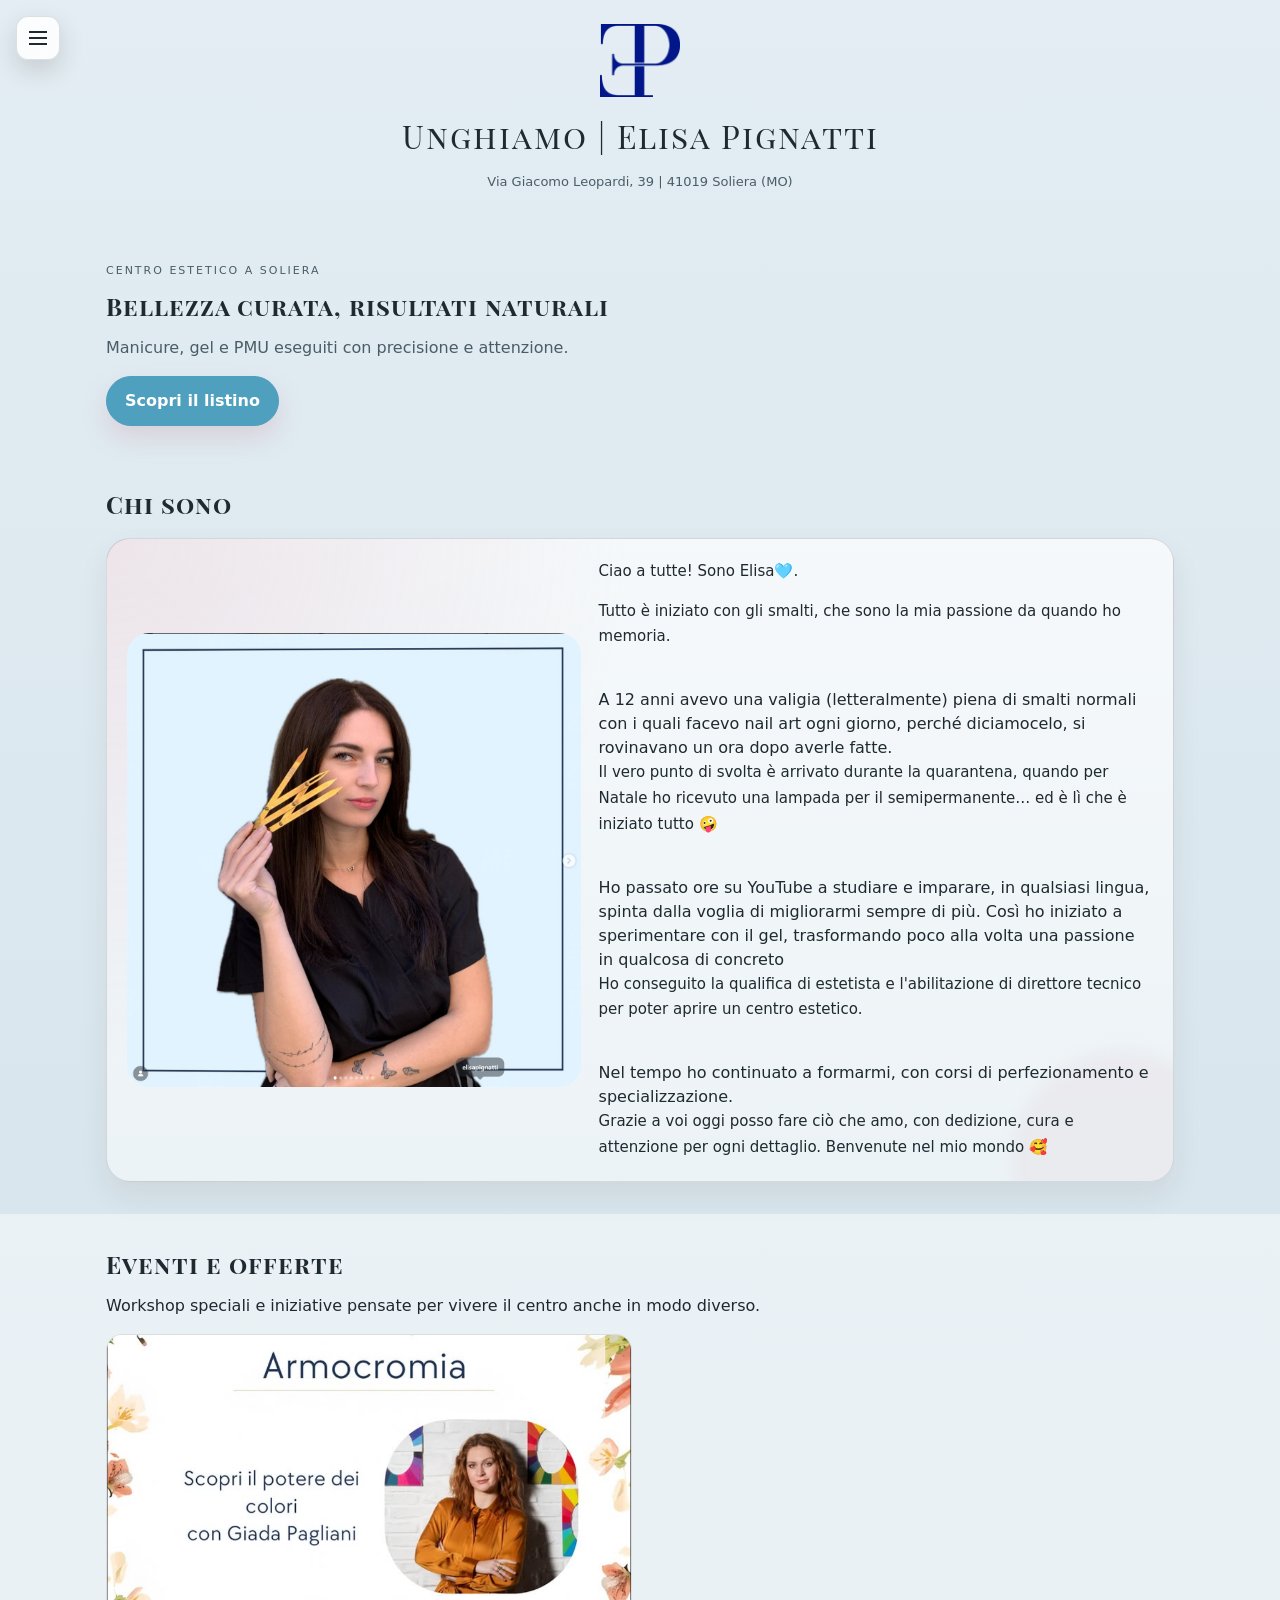
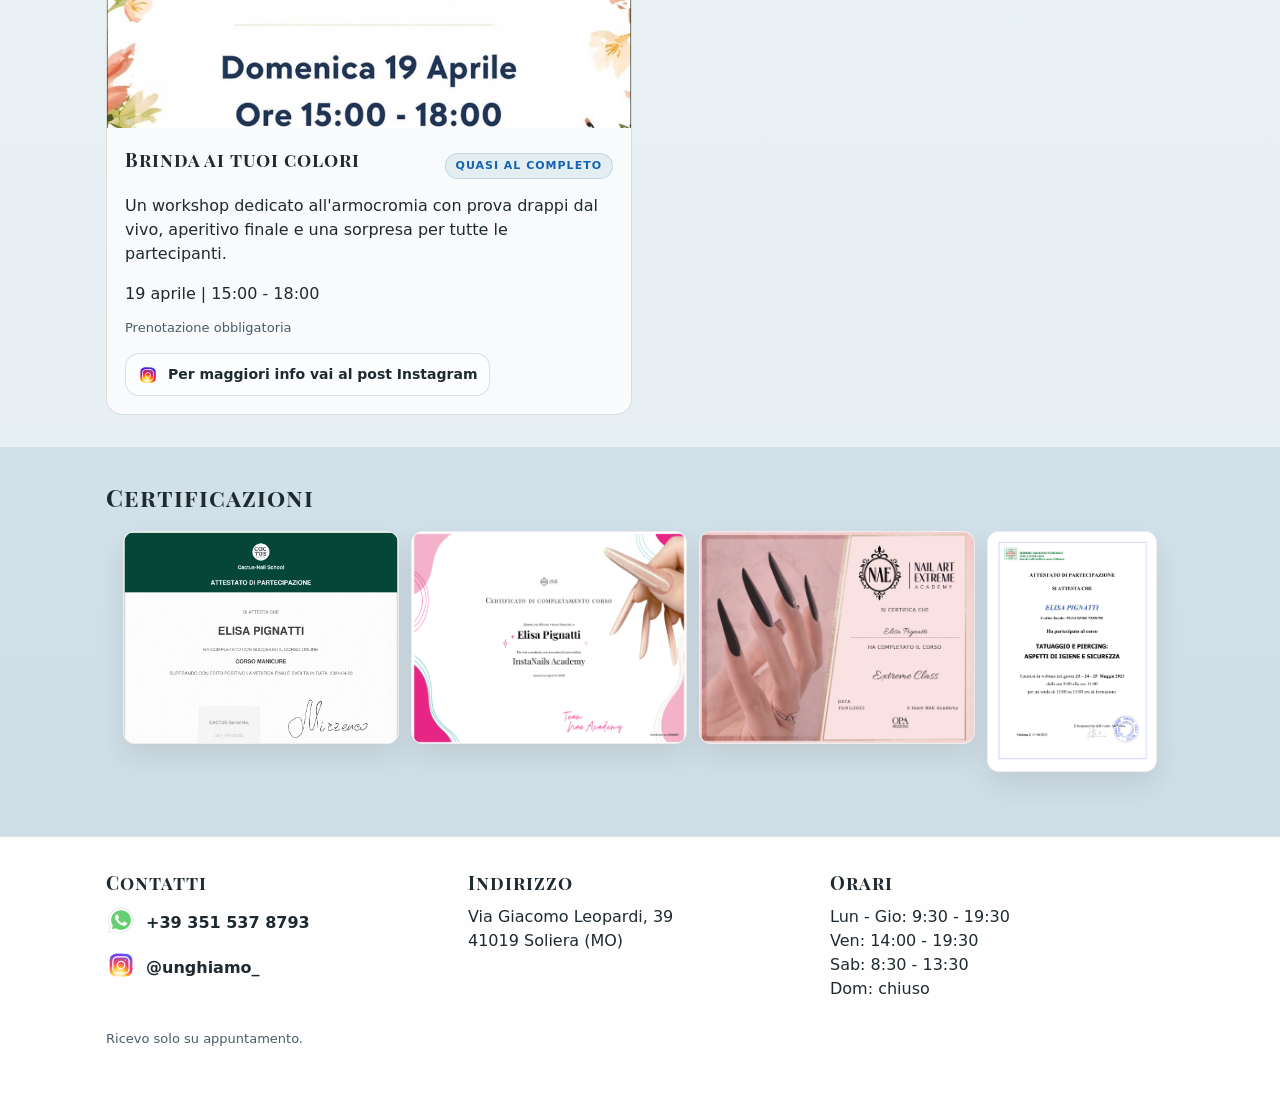
==== commit cddb20d3: "Revise personal introduction and passion story" ====
--- a/home.html
+++ b/home.html
@@ -68,10 +68,13 @@
             <img src="Immagini/Generiche/Img_ChiSono.png" alt="Elisa nel suo centro estetico" class="section-photo">
           </figure>
           <div class="about-copy">
-            <p>Ciao a tutte, sono Elisa🩵</p>
-            <p>La mia passione per le unghie mi accompagna da sempre. Già da ragazzina sperimentavo colori, nail art e dettagli, con la voglia di trasformare una passione in qualcosa di concreto.</p>
-            <p>Durante la quarantena ho iniziato a studiare e provare davvero: video, pratica, gel, semipermanente e tanta curiosità. Da lì ho capito che questo sarebbe stato il mio mondo.</p>
-            <p>Ho conseguito la qualifica di estetista e l'abilitazione come direttore tecnico, continuando poi a formarmi con corsi di perfezionamento e specializzazione.</p>
+            <p>Ciao a tutte! Sono Elisa🩵.</p>
+            <p>Tutto è iniziato con gli smalti, che sono la mia passione da quando ho memoria.</p>
+            <br>A 12 anni avevo una valigia (letteralmente) piena di smalti normali con i quali facevo nail art ogni giorno, perché diciamocelo, si rovinavano un ora dopo averle fatte.<br>
+            <p>Il vero punto di svolta è arrivato durante la quarantena, quando per Natale ho ricevuto una lampada per il semipermanente… ed è lì che è iniziato tutto 🤪</p>
+            <br>Ho passato ore su YouTube a studiare e imparare, in qualsiasi lingua, spinta dalla voglia di migliorarmi sempre di più. Così ho iniziato a sperimentare con il gel, trasformando poco alla volta una passione in qualcosa di concreto<br>             
+            <p>Ho conseguito la qualifica di estetista e l'abilitazione di direttore tecnico per poter aprire un centro estetico.</p>
+            <br>Nel tempo ho continuato a formarmi, con corsi di perfezionamento e specializzazione.<br>       
             <p>Grazie a voi oggi posso fare ciò che amo, con dedizione, cura e attenzione per ogni dettaglio. Benvenute nel mio mondo 🥰</p>
           </div>
         </div>
--- a/style.css
+++ b/style.css
@@ -443,11 +443,20 @@
 
 }
 
-* { box-sizing: border-box; }
+* {
+  box-sizing: border-box;
+  -webkit-tap-highlight-color: transparent;
+}
 
 html {
   background-color: var(--footer-color);
   scroll-behavior: smooth;
+}
+
+a,
+button,
+[role="button"] {
+  -webkit-tap-highlight-color: transparent;
 }
 
 body {
@@ -839,10 +848,44 @@
   text-decoration: none;
 }
 
-a:focus-visible,
-button:focus-visible {
-  outline: 2px solid var(--ring);
-  outline-offset: 2px;
+a:focus,
+button:focus {
+  outline: none;
+}
+
+@media (hover: hover) and (pointer: fine) {
+  a:focus-visible,
+  button:focus-visible {
+    outline: 2px solid var(--ring);
+    outline-offset: 2px;
+  }
+}
+
+@media (hover: none) and (pointer: coarse) {
+  a,
+  button,
+  [role="button"],
+  .filter-btn,
+  .category-header,
+  .treatment,
+  .treatment-group-toggle,
+  .menu-toggle,
+  .cert-zoom,
+  .insta-post,
+  .btn {
+    -webkit-user-select: none;
+    user-select: none;
+  }
+
+  a:focus,
+  a:focus-visible,
+  button:focus,
+  button:focus-visible,
+  [role="button"]:focus,
+  [role="button"]:focus-visible {
+    outline: none !important;
+    box-shadow: none !important;
+  }
 }
 
 h1,
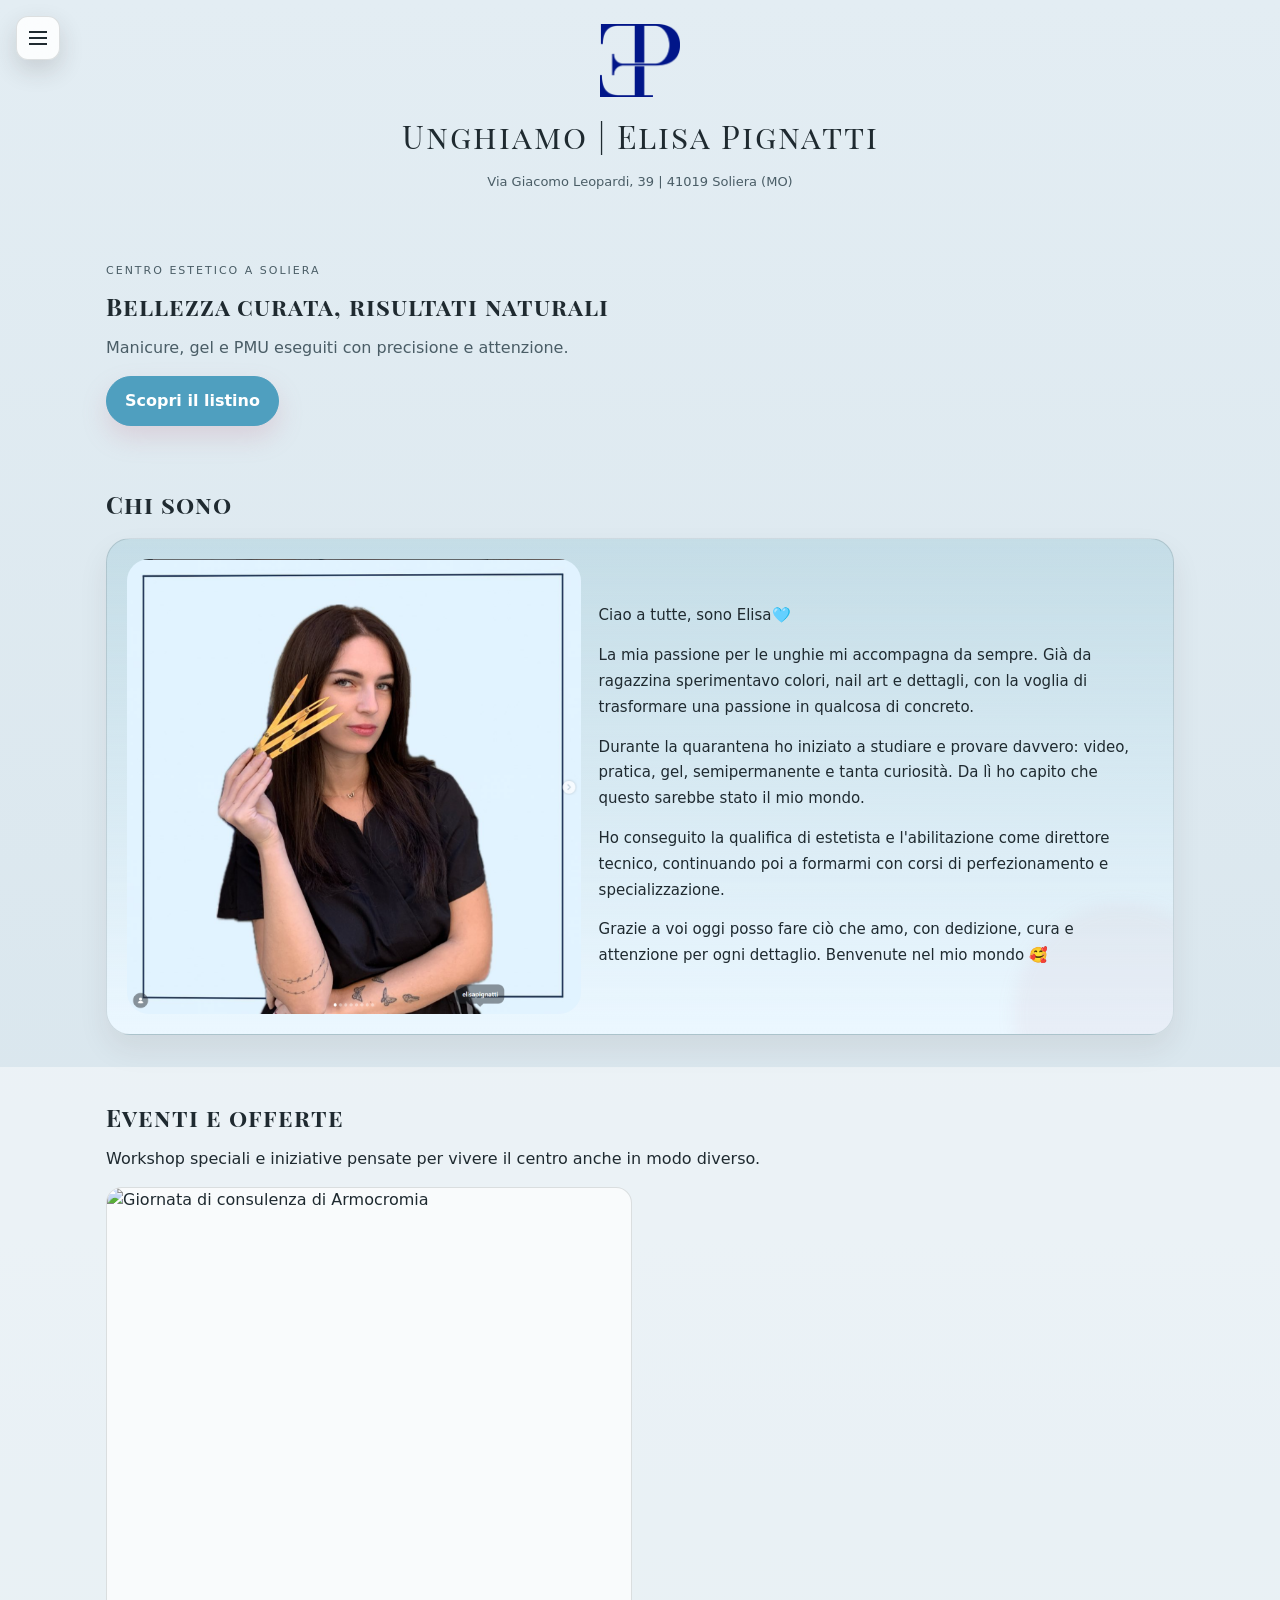
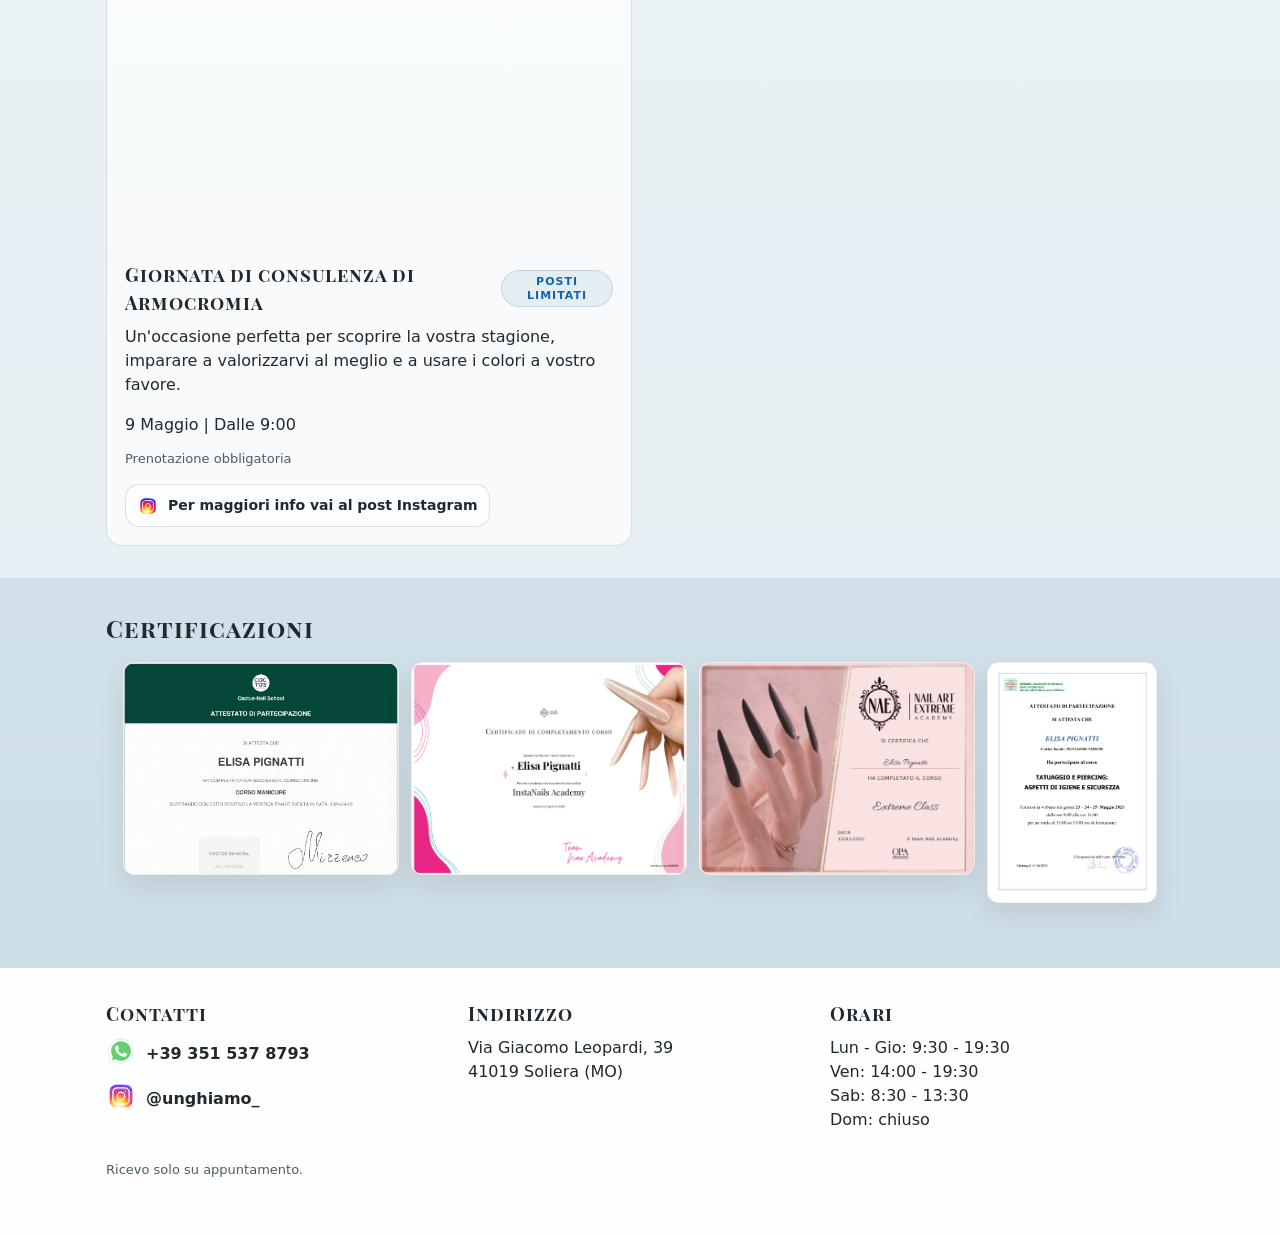
==== commit bfbc709e: "update 20/04/2025" ====
--- a/home.html
+++ b/home.html
@@ -31,7 +31,7 @@
       </div>
     </div>
     <div class="menu-group">
-      <a href="index.html" class="menu-primary">Listino</a>
+      <a href="index.html?view=listino" class="menu-primary">Listino</a>
     </div>
   </nav>
 
@@ -53,7 +53,7 @@
         <h2>Bellezza curata, risultati naturali</h2>
         <p class="hero-text">Manicure, gel e PMU eseguiti con precisione e attenzione.</p>
         <div class="hero-actions">
-          <a class="btn btn-primary" href="index.html">Scopri il listino</a>
+          <a class="btn btn-primary" href="index.html?view=listino">Scopri il listino</a>
         </div>
       </div>
     </section>
@@ -68,13 +68,10 @@
             <img src="Immagini/Generiche/Img_ChiSono.png" alt="Elisa nel suo centro estetico" class="section-photo">
           </figure>
           <div class="about-copy">
-            <p>Ciao a tutte! Sono Elisa🩵.</p>
-            <p>Tutto è iniziato con gli smalti, che sono la mia passione da quando ho memoria.</p>
-            <br>A 12 anni avevo una valigia (letteralmente) piena di smalti normali con i quali facevo nail art ogni giorno, perché diciamocelo, si rovinavano un ora dopo averle fatte.<br>
-            <p>Il vero punto di svolta è arrivato durante la quarantena, quando per Natale ho ricevuto una lampada per il semipermanente… ed è lì che è iniziato tutto 🤪</p>
-            <br>Ho passato ore su YouTube a studiare e imparare, in qualsiasi lingua, spinta dalla voglia di migliorarmi sempre di più. Così ho iniziato a sperimentare con il gel, trasformando poco alla volta una passione in qualcosa di concreto<br>             
-            <p>Ho conseguito la qualifica di estetista e l'abilitazione di direttore tecnico per poter aprire un centro estetico.</p>
-            <br>Nel tempo ho continuato a formarmi, con corsi di perfezionamento e specializzazione.<br>       
+            <p>Ciao a tutte, sono Elisa🩵</p>
+            <p>La mia passione per le unghie mi accompagna da sempre. Già da ragazzina sperimentavo colori, nail art e dettagli, con la voglia di trasformare una passione in qualcosa di concreto.</p>
+            <p>Durante la quarantena ho iniziato a studiare e provare davvero: video, pratica, gel, semipermanente e tanta curiosità. Da lì ho capito che questo sarebbe stato il mio mondo.</p>
+            <p>Ho conseguito la qualifica di estetista e l'abilitazione come direttore tecnico, continuando poi a formarmi con corsi di perfezionamento e specializzazione.</p>
             <p>Grazie a voi oggi posso fare ciò che amo, con dedizione, cura e attenzione per ogni dettaglio. Benvenute nel mio mondo 🥰</p>
           </div>
         </div>
--- a/style.css
+++ b/style.css
@@ -1119,9 +1119,7 @@
   overflow: hidden;
   border: 1px solid var(--border-soft);
   border-radius: calc(var(--radius) + 8px);
-  background:
-    radial-gradient(circle at top left, rgba(198,136,156,0.18), transparent 42%),
-    linear-gradient(180deg, rgba(255,255,255,0.7) 0%, rgba(255,255,255,0.5) 100%);
+  background: radial-gradient(circle at top left, rgb(3 187 253 / 0%), transparent 42%), linear-gradient(180deg, rgb(86 166 189 / 19%) 0%, rgb(235 247 255) 100%);
   box-shadow: 0 14px 30px rgba(59,42,42,0.08);
 }
 
@@ -1207,7 +1205,7 @@
 .offer-image {
   width: 100%;
   display: block;
-  aspect-ratio: 4 / 3;
+  aspect-ratio: 4 / 5;
   object-fit: cover;
 }
 
@@ -1223,7 +1221,16 @@
   margin-bottom: 8px;
 }
 
+.offer-top h3 {
+  margin: 0;
+}
+
 .badge {
+  display: inline-flex;
+  align-items: center;
+  justify-content: center;
+  text-align: center;
+  line-height: 1.2;
   font-size: 11px;
   padding: 4px 10px;
   border-radius: 999px;
